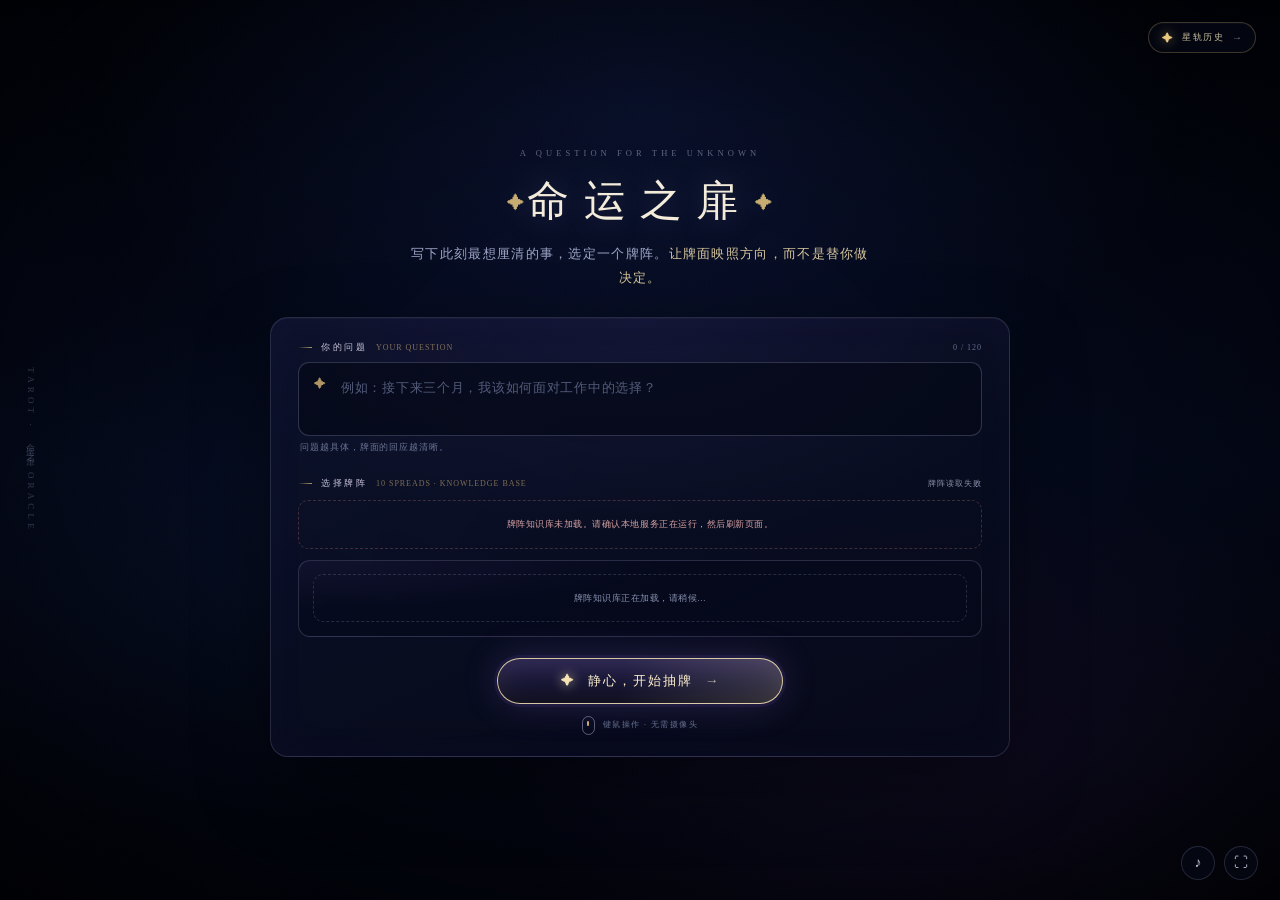
==== index.html @ 7ea75f60 "Deploy tarot reading site" ====
<!DOCTYPE html>
<html lang="zh-CN">
<head>
<meta charset="UTF-8">
<meta name="viewport" content="width=device-width, initial-scale=1.0, maximum-scale=1.0, user-scalable=no">
<meta name="theme-color" content="#03050f">
<title>命运之扉 · 塔罗抽牌</title>
<link rel="icon" href="data:image/svg+xml,%3Csvg xmlns='http://www.w3.org/2000/svg' viewBox='0 0 64 64'%3E%3Crect width='64' height='64' rx='14' fill='%23070b1b'/%3E%3Ctext x='32' y='44' text-anchor='middle' font-size='38' fill='%23e8c77e'%3E%E2%9C%A6%3C/text%3E%3C/svg%3E">
<style>
  :root{
    --bg:#03050f;
    --ink:#eee9dc;
    --muted:#969dbd;
    --muted-2:#6f7899;
    --gold:#e8c77e;
    --gold-2:#f6e3b3;
    --gold-dim:rgba(232,199,126,.48);
    --violet:#c79bff;
    --violet-soft:rgba(179,126,255,.55);
    --card-w:clamp(112px, min(13.5vw, 21vh), 190px);
    --card-h:calc(var(--card-w) * 1.7333);
    --ring-radius:calc(var(--card-w) * 1.90);
    --ease:cubic-bezier(.2,.8,.2,1);
  }
  *{margin:0;padding:0;box-sizing:border-box;-webkit-tap-highlight-color:transparent;}
  [hidden]{display:none!important;}
  html,body{height:100%;overflow:hidden;background:var(--bg);}
  body{
    font-family:"Noto Serif SC","Source Han Serif SC","Songti SC","STSong",Georgia,serif;
    color:var(--ink);
    user-select:none;
    -webkit-user-select:none;
    position:relative;
  }
  button{font-family:inherit;}
  img{pointer-events:none;}

  /* ---------- 背景 ---------- */
  #stars{position:fixed;inset:0;width:100%;height:100%;z-index:0;pointer-events:none;}
  .nebula{
    position:fixed;inset:0;z-index:1;pointer-events:none;
    background:
      radial-gradient(ellipse 62% 54% at 50% 12%, rgba(28,48,124,.26) 0%, rgba(9,15,42,0) 68%),
      radial-gradient(ellipse 52% 44% at 76% 84%, rgba(90,43,130,.15) 0%, rgba(9,15,42,0) 70%),
      radial-gradient(ellipse 50% 40% at 18% 64%, rgba(22,54,108,.12) 0%, rgba(9,15,42,0) 70%),
      linear-gradient(180deg,#02040c 0%,#050a1d 52%,#03050f 100%);
    transition:opacity 1.2s ease;
  }
  body[data-screen="draw"] .nebula{
    background:
      radial-gradient(ellipse 58% 50% at 50% 26%, rgba(35,49,122,.30) 0%, rgba(9,15,42,0) 68%),
      radial-gradient(ellipse 54% 46% at 54% 88%, rgba(100,44,144,.20) 0%, rgba(9,15,42,0) 72%),
      radial-gradient(ellipse 48% 42% at 12% 78%, rgba(27,45,100,.16) 0%, rgba(9,15,42,0) 70%),
      linear-gradient(180deg,#02040c 0%,#050917 55%,#02040c 100%);
  }
  body[data-screen="result"] .nebula{
    background:
      radial-gradient(ellipse 50% 40% at 50% 28%, rgba(27,42,104,.20) 0%, rgba(9,15,42,0) 70%),
      radial-gradient(ellipse 40% 40% at 50% 72%, rgba(75,48,112,.10) 0%, rgba(9,15,42,0) 72%),
      linear-gradient(180deg,#02040c 0%,#040816 52%,#02040a 100%);
  }
  .grain{
    position:fixed;inset:0;z-index:2;pointer-events:none;opacity:.20;mix-blend-mode:soft-light;
    background-image:url("data:image/svg+xml,%3Csvg xmlns='http://www.w3.org/2000/svg' width='140' height='140'%3E%3Cfilter id='n'%3E%3CfeTurbulence type='fractalNoise' baseFrequency='.86' numOctaves='2' stitchTiles='stitch'/%3E%3C/filter%3E%3Crect width='100%25' height='100%25' filter='url(%23n)' opacity='.6'/%3E%3C/svg%3E");
  }
  .vignette{
    position:fixed;inset:0;z-index:3;pointer-events:none;
    background:radial-gradient(ellipse at 50% 46%, transparent 30%, rgba(0,0,0,.34) 72%, rgba(0,0,0,.70) 100%);
  }

  /* ---------- 屏幕切换 ---------- */
  .screen{
    position:fixed;inset:0;z-index:10;
    opacity:0;visibility:hidden;pointer-events:none;
    transition:opacity 1s ease, visibility 1s;
  }
  .screen.active{opacity:1;visibility:visible;pointer-events:auto;}
  .screen.fade-quick{transition:opacity .45s ease, visibility .45s;}
  .screen:not(.active),.screen:not(.active) *{animation-play-state:paused!important;}

  /* ---------- 通用按钮 ---------- */
  .icon-btn{
    width:34px;height:34px;border-radius:50%;
    border:1px solid rgba(167,176,214,.20);
    background:rgba(8,12,29,.42);
    color:#c3c9e2;font-size:14px;line-height:1;
    display:grid;place-items:center;cursor:pointer;
    backdrop-filter:blur(8px);
    transition:.25s var(--ease);
  }
  .icon-btn:hover{color:#fff3d1;border-color:rgba(232,199,126,.55);box-shadow:0 0 18px rgba(232,199,126,.18);transform:translateY(-1px);}
  .icon-btn.off{opacity:.42;}
  .corner-actions{position:fixed;right:22px;bottom:20px;z-index:60;display:flex;gap:9px;}
  .history-entry{
    position:fixed;right:24px;top:22px;z-index:61;
    display:inline-flex;align-items:center;gap:8px;
    padding:8px 13px;border-radius:999px;
    border:1px solid rgba(232,199,126,.25);
    background:rgba(7,11,28,.48);
    color:#c9bfa0;text-decoration:none;
    font-size:9px;letter-spacing:.16em;
    backdrop-filter:blur(12px);-webkit-backdrop-filter:blur(12px);
    box-shadow:inset 0 1px 0 rgba(255,255,255,.025);
    transition:.28s var(--ease);
  }
  .history-entry .h-star{color:var(--gold);font-size:11px;text-shadow:0 0 12px rgba(232,199,126,.58);}
  .history-entry .h-arrow{color:#77718a;font-size:10px;letter-spacing:0;transition:.28s var(--ease);}
  .history-entry:hover{
    color:#fff0cc;border-color:rgba(232,199,126,.58);
    background:rgba(22,23,49,.72);
    box-shadow:0 0 24px rgba(232,199,126,.10),inset 0 1px 0 rgba(255,255,255,.045);
    transform:translateY(-1px);
  }
  .history-entry:hover .h-arrow{color:var(--gold-2);transform:translateX(2px);}

  /* ---------- 开场 ---------- */
  #intro{
    overflow-x:hidden;overflow-y:auto;
    scrollbar-width:none;
  }
  #intro::-webkit-scrollbar{display:none;}
  .intro-inner{
    position:relative;width:min(740px,90vw);min-height:100%;
    margin:0 auto;padding:clamp(24px,5.5vh,58px) 0 clamp(24px,5vh,46px);
    display:flex;flex-direction:column;align-items:center;justify-content:center;
    text-align:center;
  }
  .intro-kicker{
    font-family:Georgia,"Times New Roman",serif;
    font-size:8.5px;letter-spacing:.48em;color:rgba(197,203,230,.46);
    margin-bottom:15px;opacity:0;
    animation:riseIn 1s var(--ease) .15s forwards;
  }
  .intro-title{
    font-size:clamp(28px,4vw,42px);
    font-weight:500;letter-spacing:.34em;color:#f3ecdb;
    text-shadow:0 0 30px rgba(207,187,255,.20), 0 0 80px rgba(80,110,220,.16);
    opacity:0;animation:riseIn 1.1s var(--ease) .25s forwards;
  }
  .intro-title .dot{
    font-size:.42em;color:var(--gold);opacity:.86;
    vertical-align:.34em;letter-spacing:0;margin:0 .14em;
  }
  .intro-lead{
    width:min(510px,92%);margin:13px auto 0;
    font-size:clamp(11.5px,1.15vw,13px);line-height:1.85;
    letter-spacing:.10em;color:#9fa7c8;
    opacity:0;animation:riseIn 1.1s var(--ease) .42s forwards;
  }
  .intro-lead em{font-style:normal;color:#d8c79e;}
  .setup-form{
    width:100%;margin-top:clamp(17px,3.2vh,27px);
    padding:clamp(16px,2.6vh,23px) clamp(16px,3vw,27px) clamp(16px,2.4vh,21px);
    border:1px solid rgba(188,179,230,.18);border-radius:18px;
    background:
      radial-gradient(ellipse 82% 74% at 50% 0%,rgba(112,88,196,.09),transparent 68%),
      linear-gradient(155deg,rgba(14,19,45,.82),rgba(6,9,24,.88));
    box-shadow:
      0 28px 74px rgba(0,0,0,.36),
      inset 0 1px 0 rgba(255,255,255,.035),
      inset 0 0 46px rgba(107,86,197,.035);
    backdrop-filter:blur(12px);
    text-align:left;opacity:0;
    animation:riseIn 1s var(--ease) .52s forwards;
  }
  .field-head{
    display:flex;align-items:center;justify-content:space-between;gap:14px;
    margin-bottom:8px;
  }
  .field-label{
    display:flex;align-items:center;gap:9px;
    font-size:9px;letter-spacing:.28em;color:#c9c4db;
  }
  .field-label::before{
    content:"";width:14px;height:1px;
    background:linear-gradient(90deg,transparent,rgba(232,199,126,.74));
  }
  .field-index{
    color:rgba(232,199,126,.52);font-family:Georgia,serif;
    font-size:8px;letter-spacing:.12em;
  }
  .char-count{font-size:8px;letter-spacing:.12em;color:#66708f;}
  .question-shell{
    position:relative;border:1px solid rgba(172,181,222,.24);border-radius:11px;
    background:rgba(4,8,23,.64);
    transition:border-color .28s ease,box-shadow .28s ease,background .28s ease;
  }
  .question-shell:focus-within{
    border-color:rgba(232,199,126,.62);
    background:rgba(6,10,28,.84);
    box-shadow:0 0 0 3px rgba(232,199,126,.055),0 0 30px rgba(148,112,244,.12);
  }
  .question-shell.invalid{
    border-color:rgba(244,153,153,.72);
    box-shadow:0 0 0 3px rgba(244,153,153,.06),0 0 26px rgba(217,94,94,.10);
  }
  .question-sigil{
    position:absolute;left:15px;top:15px;
    color:rgba(232,199,126,.74);font-size:12px;line-height:1;
    pointer-events:none;
  }
  .question-input{
    display:block;width:100%;min-height:66px;max-height:118px;
    padding:14px 16px 13px 42px;border:0;outline:0;resize:none;
    background:transparent;color:#eee9dc;
    font-family:inherit;font-size:13px;line-height:1.75;letter-spacing:.055em;
    user-select:text;-webkit-user-select:text;
  }
  .question-input::placeholder{color:#5e6889;opacity:.86;}
  .question-hint{
    min-height:17px;margin-top:6px;padding-left:2px;
    font-size:8.5px;letter-spacing:.11em;color:#697391;
    transition:color .25s ease;
  }
  .question-hint.error{color:#e7a0a0;}
  .spread-section{margin-top:18px;}
  .spread-head{display:flex;align-items:center;justify-content:space-between;gap:14px;margin-bottom:10px;}
  .spread-summary{
    max-width:58%;overflow:hidden;text-overflow:ellipsis;white-space:nowrap;
    font-size:8px;letter-spacing:.12em;color:#8c93ae;
  }
  .spread-summary b{color:#e9d3a0;font-weight:500;}
  .spread-groups{display:flex;flex-direction:column;gap:13px;}
  .spread-group-head{
    display:flex;align-items:center;gap:9px;margin-bottom:6px;
    font-size:7.5px;letter-spacing:.24em;color:#747d9c;
  }
  .spread-group-head::after{
    content:"";flex:1;height:1px;
    background:linear-gradient(90deg,rgba(155,165,204,.18),transparent);
  }
  .spread-grid{display:grid;grid-template-columns:repeat(2,minmax(0,1fr));gap:7px;}
  .spread-opt{
    position:relative;display:flex;align-items:flex-start;gap:10px;
    min-width:0;min-height:72px;padding:10px 11px;
    border:1px solid rgba(157,167,211,.18);border-radius:10px;
    background:linear-gradient(150deg,rgba(23,30,63,.45),rgba(8,11,29,.58));
    color:#aeb4cf;text-align:left;cursor:pointer;overflow:hidden;
    transition:border-color .24s var(--ease),background .24s var(--ease),
      box-shadow .24s var(--ease),transform .24s var(--ease);
  }
  .spread-opt::after{
    content:"";position:absolute;inset:0;pointer-events:none;opacity:0;
    background:linear-gradient(112deg,rgba(255,241,201,.075),transparent 42%,transparent 70%,rgba(194,157,255,.05));
    transition:opacity .26s ease;
  }
  .spread-opt:hover{
    transform:translateY(-1px);
    border-color:rgba(209,193,243,.42);
    background:linear-gradient(150deg,rgba(32,39,78,.64),rgba(10,13,32,.74));
    box-shadow:0 10px 26px rgba(0,0,0,.22),0 0 18px rgba(150,116,240,.07);
  }
  .spread-opt:hover::after{opacity:1;}
  .spread-opt.is-selected{
    border-color:rgba(232,199,126,.76);
    background:
      radial-gradient(circle at 90% 8%,rgba(189,147,255,.15),transparent 38%),
      linear-gradient(150deg,rgba(54,47,96,.73),rgba(13,15,37,.84));
    box-shadow:0 0 0 1px rgba(232,199,126,.10) inset,0 0 22px rgba(171,132,255,.12);
  }
  .spread-index{
    flex:none;width:25px;height:25px;border-radius:50%;
    display:grid;place-items:center;
    border:1px solid rgba(182,178,218,.22);
    background:rgba(4,8,22,.32);
    color:#9da6c7;font-family:Georgia,serif;font-size:8px;
    transition:.24s ease;
  }
  .spread-opt.is-selected .spread-index{
    border-color:rgba(232,199,126,.58);color:#f2dca8;
    background:rgba(232,199,126,.075);box-shadow:0 0 14px rgba(232,199,126,.10);
  }
  .spread-meta{display:flex;flex-direction:column;gap:4px;min-width:0;flex:1;}
  .spread-title-row{display:flex;align-items:center;justify-content:space-between;gap:8px;min-width:0;}
  .spread-title-row b{
    min-width:0;overflow:hidden;text-overflow:ellipsis;white-space:nowrap;
    color:#ddd8e8;font-size:12px;font-weight:500;letter-spacing:.07em;
  }
  .spread-count{
    flex:none;padding:2px 6px;border-radius:999px;
    border:1px solid rgba(173,183,219,.20);color:#9099b6;
    font-size:7px;letter-spacing:.08em;
  }
  .spread-opt.is-selected .spread-title-row b{color:#fff0ce;}
  .spread-opt.is-selected .spread-count{
    border-color:rgba(232,199,126,.35);color:#d9c493;
  }
  .spread-fit{
    color:#6f7898;font-size:8px;line-height:1.55;letter-spacing:.02em;
    display:-webkit-box;-webkit-line-clamp:2;-webkit-box-orient:vertical;overflow:hidden;
  }
  .spread-opt.is-selected .spread-fit{color:#a99cb9;}
  .spread-check{
    position:absolute;right:7px;bottom:5px;color:#f2dca8;
    font-size:7px;opacity:0;transform:scale(.65);transition:.2s var(--ease);
  }
  .spread-opt.is-selected .spread-check{opacity:.9;transform:none;}
  .spread-detail{
    position:relative;margin-top:11px;padding:13px 14px 14px;
    border:1px solid rgba(190,179,231,.20);border-radius:12px;
    background:
      radial-gradient(ellipse 76% 90% at 0% 0%,rgba(117,91,197,.09),transparent 70%),
      rgba(6,10,27,.48);
    text-align:left;
  }
  .spread-detail-head{display:flex;align-items:flex-start;justify-content:space-between;gap:14px;margin-bottom:7px;}
  .spread-detail-title{font-size:12px;letter-spacing:.10em;color:#f0dfba;}
  .spread-detail-title small{display:block;margin-top:4px;color:#727c9c;font-size:7px;letter-spacing:.18em;}
  .spread-detail-badge{
    flex:none;padding:3px 8px;border-radius:999px;
    border:1px solid rgba(232,199,126,.28);color:#bca986;
    font-size:7px;letter-spacing:.10em;
  }
  .spread-detail-summary{margin:0;color:#a8abc0;font-size:9px;line-height:1.72;letter-spacing:.035em;}
  .spread-use{margin-top:9px;display:flex;flex-wrap:wrap;gap:5px;align-items:center;}
  .spread-use-label{color:#7e87a5;font-size:7px;letter-spacing:.14em;margin-right:2px;}
  .spread-use-tag{
    padding:3px 7px;border-radius:999px;border:1px solid rgba(169,178,218,.17);
    color:#949db8;background:rgba(13,18,40,.45);font-size:7px;letter-spacing:.03em;
  }
  .spread-positions{
    display:grid;grid-template-columns:repeat(2,minmax(0,1fr));gap:5px 12px;
    margin-top:10px;padding-top:9px;border-top:1px solid rgba(174,182,217,.10);
  }
  .spread-position{display:grid;grid-template-columns:18px minmax(0,1fr);gap:5px;align-items:start;}
  .spread-position i{color:rgba(232,199,126,.65);font-family:Georgia,serif;font-size:7px;font-style:normal;line-height:1.6;}
  .spread-position b{display:block;color:#c7c6d8;font-size:8.5px;font-weight:500;letter-spacing:.04em;}
  .spread-position span{display:block;margin-top:1px;color:#747e9b;font-size:7.5px;line-height:1.5;}
  .spread-tip{
    display:flex;gap:7px;margin-top:9px;padding-top:8px;
    border-top:1px solid rgba(174,182,217,.10);
    color:#858da7;font-size:7.5px;line-height:1.6;
  }
  .spread-tip::before{content:"✦";flex:none;color:rgba(232,199,126,.62);}
  .spread-loading,.spread-error{
    padding:16px 14px;border:1px dashed rgba(172,181,219,.20);border-radius:10px;
    color:#8590ae;font-size:8.5px;line-height:1.7;letter-spacing:.06em;text-align:center;
  }
  .spread-error{color:#d5a1a1;border-color:rgba(219,137,137,.26);}
  .intro-actions{
    display:flex;flex-direction:column;align-items:center;gap:0;
    margin-top:clamp(15px,2.5vh,21px);
  }
  .enter-btn{
    position:relative;margin-top:0;
    display:inline-flex;align-items:center;justify-content:center;gap:12px;
    min-width:286px;padding:13px 30px;
    border:1px solid rgba(246,227,179,.86);border-radius:999px;
    background:linear-gradient(180deg,rgba(49,43,94,.82),rgba(12,12,31,.94));
    color:#fff1cf;font-size:13px;letter-spacing:.15em;cursor:pointer;
    box-shadow:0 0 0 3px rgba(143,102,230,.09), 0 0 38px rgba(165,122,255,.20), inset 0 0 24px rgba(232,199,126,.075);
    transition:.35s var(--ease);opacity:0;
    animation:riseIn .9s var(--ease) .92s forwards;
  }
  .enter-btn::after{
    content:"";position:absolute;inset:-1px;border-radius:inherit;pointer-events:none;
    background:linear-gradient(100deg,transparent 20%,rgba(255,238,196,.16) 48%,transparent 74%);
    background-size:220% 100%;animation:sheen 5s linear infinite;
  }
  .enter-btn:hover{
    transform:translateY(-2px);
    border-color:#fff0c8;
    box-shadow:0 0 0 3px rgba(143,102,230,.16), 0 0 56px rgba(185,145,255,.34), inset 0 0 28px rgba(232,199,126,.11);
  }
  .enter-btn:active{transform:translateY(0);}
  .enter-btn .b-star{color:var(--gold-2);font-size:13px;text-shadow:0 0 12px rgba(246,227,179,.8);}
  .enter-btn .b-arrow{color:rgba(230,217,193,.72);font-size:14px;letter-spacing:0;}
  .mouse-hint{
    margin-top:12px;display:flex;flex-direction:row;align-items:center;gap:8px;
    color:#66708f;font-size:7.5px;letter-spacing:.20em;opacity:0;
    animation:riseIn 1.1s var(--ease) 1.1s forwards;
  }
  .mouse-icon{
    width:13px;height:19px;border:1px solid rgba(174,184,222,.48);
    border-radius:7px;position:relative;
  }
  .mouse-icon::after{
    content:"";position:absolute;left:50%;top:4px;width:1.5px;height:5px;margin-left:-.75px;
    border-radius:2px;background:rgba(232,199,126,.85);
    animation:wheel 1.9s ease-in-out infinite;
  }
  .side-mark{
    position:fixed;left:24px;top:50%;transform:translateY(-50%);
    writing-mode:vertical-rl;text-orientation:mixed;
    font-size:9px;letter-spacing:.46em;color:rgba(170,180,214,.28);
    z-index:60;pointer-events:none;
  }
  @keyframes riseIn{from{opacity:0;transform:translateY(14px);}to{opacity:1;transform:translateY(0);}}
  @keyframes wheel{0%,100%{opacity:.25;transform:translateY(0);}45%{opacity:1;transform:translateY(5px);}70%{opacity:.6;transform:translateY(2px);}}
  @keyframes sheen{0%{background-position:180% 0;}65%,100%{background-position:-80% 0;}}

  /* ---------- 抽牌页 ---------- */
  .draw-top{
    position:fixed;left:50%;top:4.6vh;transform:translateX(-50%);
    z-index:25;display:flex;flex-direction:column;align-items:center;
    pointer-events:none;
  }
  .draw-question{
    display:none;align-items:center;gap:8px;
    max-width:min(560px,76vw);margin-bottom:9px;padding:5px 12px;
    border:1px solid rgba(180,184,222,.14);border-radius:999px;
    background:rgba(7,11,29,.50);backdrop-filter:blur(7px);
    color:#8e97b8;font-size:8.5px;letter-spacing:.08em;
  }
  .draw-question.show{display:flex;}
  .draw-question .q-mark{
    flex:none;width:17px;height:17px;border-radius:50%;
    display:grid;place-items:center;
    border:1px solid rgba(232,199,126,.36);color:rgba(232,199,126,.88);
    font-size:8px;letter-spacing:0;
  }
  #drawQuestion{
    min-width:0;overflow:hidden;text-overflow:ellipsis;white-space:nowrap;
  }
  .progress-label{
    font-size:8.5px;letter-spacing:.42em;color:#737c9e;
    margin-bottom:10px;opacity:.70;transition:.4s;
  }
  .progress{display:flex;align-items:center;justify-content:center;gap:12px;min-height:70px;}
  .thumb{
    position:relative;width:38px;flex:none;
    opacity:0;transform:translateY(-12px) scale(.62);
    transition:.55s var(--ease);
  }
  .thumb.in{opacity:1;transform:none;}
  .thumb img{
    width:100%;display:block;border-radius:5px;
    border:1px solid rgba(232,199,126,.48);
    box-shadow:0 8px 20px rgba(0,0,0,.55), 0 0 16px rgba(232,199,126,.12);
  }
  .thumb span{
    position:absolute;left:50%;top:calc(100% + 5px);transform:translateX(-50%);
    width:86px;text-align:center;white-space:nowrap;
    font-size:8px;letter-spacing:.12em;color:#a8a4c1;
  }

  #stage{
    position:absolute;left:50%;top:47%;transform:translate(-50%,-50%);
    width:min(900px,92vw);height:calc(var(--card-h) + 120px);
    perspective:1700px;perspective-origin:50% 46%;
    z-index:15;touch-action:none;
  }
  #rays{
    position:absolute;left:50%;top:50%;width:min(820px,84vw);height:min(820px,84vw);
    transform:translate(-50%,-50%);
    background:repeating-conic-gradient(from 0deg, rgba(214,196,255,.10) 0deg .32deg, transparent .32deg 6.6deg);
    -webkit-mask-image:radial-gradient(circle, rgba(0,0,0,.95) 0%, rgba(0,0,0,.45) 32%, transparent 67%);
    mask-image:radial-gradient(circle, rgba(0,0,0,.95) 0%, rgba(0,0,0,.45) 32%, transparent 67%);
    opacity:.34;pointer-events:none;
    animation:spin 150s linear infinite;
  }
  #floorGlow{
    position:absolute;left:50%;top:72%;width:calc(var(--card-w)*5.2);height:calc(var(--card-w)*.70);
    transform:translate(-50%,-50%);
    background:radial-gradient(ellipse,rgba(138,92,228,.30) 0%,rgba(84,72,180,.12) 45%,transparent 72%);
    filter:blur(14px);pointer-events:none;
  }
  #fan{
    position:absolute;left:50%;top:50%;width:0;height:0;
    transform-style:preserve-3d;
    transform:rotateX(-2.2deg) rotateY(var(--ring-angle,0deg));
    opacity:0;
    transition:opacity .42s ease;
    will-change:transform;
  }
  #fan.open{opacity:1;}
  .card{
    position:absolute;left:0;top:0;
    width:var(--card-w);height:var(--card-h);
    margin-left:calc(var(--card-w) / -2);margin-top:calc(var(--card-h) / -2);
    transform-style:preserve-3d;
    transform:
      rotateY(var(--slot-angle,0deg))
      translate3d(0,var(--rear-lift,0px),var(--ring-radius));
    transition:none;
    cursor:pointer;opacity:0;
  }
  .card-float{
    position:absolute;inset:0;
    --sway-l:-3.2deg;
    --sway-r:3.2deg;
    transform-style:preserve-3d;
    animation:levitate 8s ease-in-out infinite;
    will-change:transform;
  }
  /* 六张牌错开节奏，让悬浮与转动不同步 */
  #fan .card:nth-child(1) .card-float{--sway-l:-3.4deg;--sway-r:3.8deg;animation-duration:8.4s;animation-delay:-1.1s;}
  #fan .card:nth-child(2) .card-float{--sway-l:-4.6deg;--sway-r:4.9deg;animation-duration:7.7s;animation-delay:-3.8s;}
  #fan .card:nth-child(3) .card-float{--sway-l:-2.8deg;--sway-r:3.2deg;animation-duration:9.1s;animation-delay:-5.6s;}
  #fan .card:nth-child(4) .card-float{--sway-l:-4.2deg;--sway-r:4.4deg;animation-duration:8.8s;animation-delay:-2.3s;}
  #fan .card:nth-child(5) .card-float{--sway-l:-3.1deg;--sway-r:3.6deg;animation-duration:7.3s;animation-delay:-6.4s;}
  #fan .card:nth-child(6) .card-float{--sway-l:-4.8deg;--sway-r:4.6deg;animation-duration:9.5s;animation-delay:-4.5s;}
  @keyframes levitate{
    0%,100%{transform:translate3d(0,0,0) rotateX(-.9deg) rotateY(var(--sway-l)) rotateZ(-.55deg);}
    34%{transform:translate3d(-2px,-10px,15px) rotateX(.45deg) rotateY(0deg) rotateZ(.2deg);}
    68%{transform:translate3d(2px,-17px,24px) rotateX(1.1deg) rotateY(var(--sway-r)) rotateZ(.7deg);}
  }
  .card-inner{
    position:absolute;inset:0;transform-style:preserve-3d;
    transition:transform .5s cubic-bezier(.22,.75,.2,1), opacity .32s ease;
  }
  .face{
    position:absolute;inset:0;border-radius:9px;overflow:hidden;
    backface-visibility:hidden;-webkit-backface-visibility:hidden;
    background:#071023;
  }
  .face img{
    width:100%;height:100%;object-fit:cover;display:block;
  }
  .face.back{
    border:1px solid rgba(214,210,240,.50);
    box-shadow:0 28px 55px rgba(0,0,0,.66), 0 0 34px rgba(114,144,255,.16);
    background:#071023 url("back.jpg") center/cover no-repeat;
  }
  .face.back::after{
    content:"";position:absolute;inset:0;border-radius:inherit;pointer-events:none;
    background:linear-gradient(112deg,rgba(255,255,255,.08) 0%,transparent 34%,transparent 66%,rgba(173,150,255,.08) 100%);
  }
  .face.front{
    transform:rotateY(180deg);
    border:1px solid rgba(232,199,126,.82);
    box-shadow:0 0 34px rgba(232,199,126,.22);
  }
  .card.flipped .card-inner{transform:rotateY(180deg);}
  .card.flipped .face.back{opacity:0;visibility:hidden;}
  .card.focused .face.back{
    border-color:rgba(232,199,126,.95);
    box-shadow:0 0 0 1px rgba(232,199,126,.68), 0 0 36px rgba(203,146,255,.46), 0 0 92px rgba(164,104,255,.28), 0 28px 60px rgba(0,0,0,.68);
  }
  .card.focused:not(.chosen) .card-inner{transform:translateY(-8px) scale(1.055);}
  .card.hot:not(.focused) .card-inner{transform:translateY(-5px) scale(1.025);}
  .card.hot:not(.focused) .face.back{
    border-color:rgba(214,188,255,.82);
    box-shadow:0 0 28px rgba(183,146,255,.25),0 24px 46px rgba(0,0,0,.65);
  }
  .card.chosen .card-inner{transform:translateY(-16px) scale(1.12);}
  .card.chosen.flipped .card-inner{transform:rotateY(180deg) translateY(-16px) scale(1.12);}
  .card.chosen .card-float{animation-play-state:paused;}
  .card.dim .card-inner{opacity:.10;}
  .card.dim{visibility:hidden;}
  .card.vanish .card-inner,.card.chosen.vanish .card-inner{
    opacity:0;transform:rotateY(180deg) translateY(-38vh) scale(.28);
    transition:transform .85s cubic-bezier(.35,.9,.3,1), opacity .8s ease;
  }
  #singleCard{
    position:absolute;left:50%;top:50%;
    width:var(--card-w);height:var(--card-h);
    margin-left:calc(var(--card-w) / -2);margin-top:calc(var(--card-h) / -2);
    border-radius:9px;overflow:hidden;
    border:1px solid rgba(214,210,240,.58);
    box-shadow:0 30px 60px rgba(0,0,0,.72), 0 0 44px rgba(135,125,255,.24);
    opacity:0;transform:translateY(18px) scale(.92);
    transition:opacity .8s ease, transform .8s var(--ease);
    z-index:4;cursor:pointer;
  }
  #singleCard.show{opacity:1;transform:translateY(0) scale(1);animation:cardFloat 6.5s ease-in-out infinite;}
  #singleCard.hide{opacity:0;transform:translateY(-12px) scale(.78);pointer-events:none;}
  #singleCard img{width:100%;height:100%;object-fit:cover;display:block;}
  #singleCard::after{
    content:"";position:absolute;inset:0;
    background:linear-gradient(112deg,rgba(255,255,255,.07),transparent 34%,transparent 66%,rgba(189,160,255,.10));
  }
  @keyframes cardFloat{0%,100%{transform:translateY(0) scale(1);}50%{transform:translateY(-9px) scale(1);}}
  @keyframes spin{to{transform:rotate(360deg);}}

  /* 魔法阵 */
  #astral{
    position:absolute;left:50%;top:80%;transform:translate(-50%,-50%);
    width:min(880px,92vw);height:380px;z-index:6;pointer-events:none;
    opacity:.95;
  }
  .astral-tilt{
    position:absolute;left:50%;top:50%;width:100%;
    transform:translate(-50%,-50%) perspective(920px) rotateX(63deg);
    transform-style:preserve-3d;
  }
  .astral-svg{display:block;width:100%;height:auto;overflow:visible;
  }
  .astral-svg .rot-a{animation:spin 90s linear infinite;transform-origin:400px 400px;}
  .astral-svg .rot-b{animation:spin 150s linear infinite reverse;transform-origin:400px 400px;}
  .astral-svg .rot-c{animation:spin 230s linear infinite;transform-origin:400px 400px;}
  .astral-core{
    position:absolute;left:50%;top:50%;width:220px;height:220px;
    transform:translate(-50%,-50%);border-radius:50%;
    background:radial-gradient(circle, rgba(205,166,255,.22) 0%, rgba(108,74,190,.15) 34%, rgba(47,37,98,.06) 60%, transparent 72%);
    filter:blur(8px);
  }
  .astral-core::after{
    content:"";position:absolute;left:50%;top:50%;width:7px;height:7px;
    transform:translate(-50%,-50%);border-radius:50%;
    background:#f4e8c5;box-shadow:0 0 12px #f4e8c5,0 0 40px rgba(225,180,255,.8);
    animation:pulse 3.2s ease-in-out infinite;
  }
  @keyframes pulse{0%,100%{opacity:.55;transform:translate(-50%,-50%) scale(.75);}50%{opacity:1;transform:translate(-50%,-50%) scale(1.25);}}
  .control-bar{
    position:fixed;left:50%;bottom:3.2vh;transform:translateX(-50%);
    width:min(460px,86vw);display:flex;align-items:center;gap:10px;
    z-index:62;pointer-events:none;
  }
  .bar-line{position:relative;flex:1;height:1px;background:linear-gradient(90deg,rgba(170,180,235,.06),rgba(194,202,244,.44),rgba(170,180,235,.06));}
  .bar-line::before,.bar-line::after{content:"";position:absolute;top:-2px;width:5px;height:5px;border-radius:50%;background:rgba(255,240,190,.9);box-shadow:0 0 10px rgba(255,230,160,.8);}
  .bar-line::before{left:0;}.bar-line::after{right:0;opacity:.55;}
  .bar-dot{
    position:absolute;left:50%;top:50%;width:7px;height:7px;border-radius:50%;
    background:#ffe6a5;box-shadow:0 0 12px #ffe6a5,0 0 28px rgba(255,220,140,.7);
    transform:translate(-50%,-50%);transition:none;
  }
  .control-pill{
    display:flex;align-items:center;gap:7px;
    padding:5px 12px;border-radius:999px;
    border:1px solid rgba(172,182,225,.18);
    background:rgba(8,12,32,.66);backdrop-filter:blur(8px);
    color:#aaafce;font-size:8.5px;letter-spacing:.18em;white-space:nowrap;
  }
  .mini-dot{width:4px;height:4px;border-radius:50%;background:var(--gold);box-shadow:0 0 7px rgba(232,199,126,.9);}

  /* 状态与操作 */
  #status{
    position:fixed;left:24px;top:22px;z-index:60;
    display:flex;align-items:center;gap:8px;
    font-size:9px;letter-spacing:.20em;color:#7c86a9;
    transition:.3s;
  }
  #status .s-dot{width:6px;height:6px;border-radius:50%;background:#6e7594;box-shadow:none;transition:.3s;}
  #status.live .s-dot{background:#82ffb8;box-shadow:0 0 10px rgba(130,255,184,.9);}
  #status.loading .s-dot{background:#e8c77e;box-shadow:0 0 10px rgba(232,199,126,.9);animation:pulse 1.2s infinite;}
  .draw-actions{position:fixed;right:22px;bottom:20px;z-index:60;display:flex;gap:9px;}

  /* 轻提示 */
  #toast{
    position:fixed;left:50%;bottom:24px;z-index:90;transform:translate(-50%,10px);
    padding:8px 17px;border-radius:999px;
    border:1px solid rgba(174,184,225,.22);background:rgba(7,10,28,.78);
    backdrop-filter:blur(10px);color:#bcc1db;font-size:10px;letter-spacing:.16em;
    opacity:0;pointer-events:none;transition:.4s var(--ease);white-space:nowrap;
  }
  #toast.show{opacity:1;transform:translate(-50%,0);}

  /* ---------- 结果页 ---------- */
  #result{
    overflow-x:hidden;overflow-y:auto;
    scrollbar-width:thin;
    scrollbar-color:rgba(232,199,126,.26) transparent;
  }
  #result::-webkit-scrollbar{width:6px;}
  #result::-webkit-scrollbar-track{background:transparent;}
  #result::-webkit-scrollbar-thumb{
    border-radius:999px;background:rgba(232,199,126,.22);
  }
  .result-inner{
    position:relative;min-height:100%;display:flex;flex-direction:column;
    align-items:center;justify-content:flex-start;
    padding:clamp(34px,6vh,58px) 4vw 64px;
  }
  .result-halo{
    position:absolute;left:50%;top:57%;width:min(1120px,96vw);height:min(460px,48vh);
    transform:translate(-50%,-50%);border-radius:50%;
    background:radial-gradient(ellipse,rgba(95,104,170,.13) 0%,rgba(46,54,110,.06) 46%,transparent 72%);
    filter:blur(24px);pointer-events:none;
  }
  .result-title{
    position:relative;z-index:2;
    font-size:clamp(19px,2.5vw,29px);font-weight:500;
    letter-spacing:.36em;color:#f1ebdc;
    text-shadow:0 0 28px rgba(210,190,255,.18);
    opacity:0;transform:translateY(12px);transition:1s var(--ease) .1s;
  }
  .result-sub{
    position:relative;z-index:2;margin-top:14px;
    font-size:9px;letter-spacing:.42em;color:#818bad;
    opacity:0;transform:translateY(10px);transition:1s var(--ease) .3s;
  }
  .result-context{
    position:relative;z-index:2;width:min(680px,82vw);margin-top:15px;
    display:flex;flex-direction:column;align-items:center;gap:8px;
    opacity:0;transform:translateY(10px);
    transition:1s var(--ease) .42s;
  }
  .result-deck{
    display:inline-flex;align-items:center;gap:7px;padding:4px 11px;
    border:1px solid rgba(232,199,126,.28);border-radius:999px;
    color:#bfb09c;font-size:7.5px;letter-spacing:.20em;
    background:rgba(10,13,31,.46);
  }
  .result-deck::before{
    content:"✦";color:rgba(232,199,126,.88);font-size:7px;letter-spacing:0;
  }
  .result-question{
    max-width:100%;color:#b5b4c8;font-size:11.5px;line-height:1.75;
    letter-spacing:.075em;text-align:center;
  }
  #result.ready .result-title,#result.ready .result-sub,
  #result.ready .result-context{opacity:1;transform:none;}
  .result-cards{
    position:relative;z-index:2;
    --cols:3;--rw:clamp(112px,15.5vw,218px);
    display:grid;
    grid-template-columns:repeat(var(--cols),minmax(0,var(--rw)));
    align-items:flex-start;justify-content:center;
    gap:clamp(13px,2.3vw,32px);
    width:min(1040px,92vw);
    margin-top:clamp(23px,3.8vh,40px);
    perspective:1500px;
  }
  .result-cards.medium{--cols:4;--rw:clamp(96px,11.5vw,166px);gap:clamp(11px,1.8vw,25px);}
  .result-cards.dense{--cols:5;--rw:clamp(84px,9.6vw,146px);gap:clamp(9px,1.5vw,22px);}
  .rcard{
    width:100%;min-width:0;display:flex;flex-direction:column;align-items:center;
    opacity:0;transform:translateY(34px) rotateY(26deg) scale(.94);
    transition:opacity .9s var(--ease), transform .9s var(--ease);
    transition-delay:calc(var(--i) * .17s + .35s);
  }
  #result.ready .rcard{opacity:1;transform:none;}
  .rcard .pos{
    min-height:2.6em;margin-bottom:9px;font-size:8px;line-height:1.45;
    letter-spacing:.16em;text-align:center;color:var(--gold);opacity:.88;
  }
  .rcard .frame{
    position:relative;width:100%;border-radius:8px;overflow:hidden;
    border:1px solid rgba(232,199,126,.48);
    background:#071023;
    box-shadow:0 28px 55px rgba(0,0,0,.68),0 0 34px rgba(155,132,255,.14);
    transition:.45s var(--ease);cursor:pointer;
  }
  .rcard .frame img{width:100%;display:block;}
  .rcard .frame::after{
    content:"";position:absolute;inset:0;pointer-events:none;
    background:linear-gradient(118deg,rgba(255,255,255,.075),transparent 30%,transparent 70%,rgba(203,170,255,.055));
  }
  .rcard .frame:hover{
    transform:translateY(-8px) scale(1.02);
    border-color:rgba(246,227,179,.85);
    box-shadow:0 34px 64px rgba(0,0,0,.72),0 0 52px rgba(183,148,255,.30);
  }
  .rcard .name{
    margin-top:12px;font-size:12px;letter-spacing:.10em;color:#ece5d1;
    text-align:center;
  }
  .rcard .orien{
    margin-top:5px;font-size:8px;letter-spacing:.20em;color:#7c86a8;
    white-space:nowrap;max-width:100%;overflow:hidden;text-overflow:ellipsis;
  }
  .reading-panel{
    position:relative;z-index:2;width:min(1040px,92vw);
    margin:clamp(28px,4.5vh,46px) auto 0;padding:clamp(21px,3vw,36px);
    border:1px solid rgba(192,183,231,.20);border-radius:20px;
    background:
      radial-gradient(ellipse 68% 44% at 28% 0%,rgba(126,100,210,.12),transparent 72%),
      radial-gradient(ellipse 48% 54% at 100% 70%,rgba(50,93,161,.08),transparent 74%),
      linear-gradient(155deg,rgba(17,22,51,.90),rgba(5,8,23,.95));
    box-shadow:
      0 34px 84px rgba(0,0,0,.46),
      inset 0 1px 0 rgba(255,255,255,.045),
      inset 0 0 60px rgba(123,97,211,.035);
    backdrop-filter:blur(14px);
    text-align:left;opacity:0;transform:translateY(30px);
    transition:opacity 1s var(--ease) .92s,transform 1s var(--ease) .92s;
  }
  #result.ready .reading-panel{opacity:1;transform:none;}
  .reading-head{
    display:flex;align-items:flex-start;justify-content:space-between;
    gap:22px;
  }
  .reading-kicker{
    margin-bottom:9px;color:#8c92b0;
    font-size:8px;letter-spacing:.38em;font-family:Georgia,serif;
  }
  .reading-title{
    color:#f2ead8;font-size:clamp(19px,2.2vw,27px);font-weight:500;
    line-height:1.5;letter-spacing:.10em;
    text-shadow:0 0 28px rgba(206,185,255,.12);
  }
  .reading-badges{
    flex:none;display:flex;flex-wrap:wrap;justify-content:flex-end;gap:7px;
    max-width:42%;
  }
  .reading-domain,.reading-kb{
    display:inline-flex;align-items:center;min-height:27px;padding:5px 11px;
    border-radius:999px;font-size:8px;letter-spacing:.14em;white-space:nowrap;
  }
  .reading-domain{
    border:1px solid rgba(232,199,126,.38);color:#e8c77e;
    background:rgba(232,199,126,.055);
  }
  .reading-kb{
    border:1px solid rgba(169,177,216,.18);color:#9099b9;
    background:rgba(8,12,30,.42);
  }
  .reading-summary{
    margin-top:19px;color:#c6c3d4;
    font-size:13px;line-height:2.02;letter-spacing:.055em;
  }
  .reading-answer{
    position:relative;margin-top:19px;padding:22px 24px 20px;
    border:1px solid rgba(128,186,255,.18);border-left:2px solid rgba(137,204,255,.72);
    border-radius:14px;
    background:
      radial-gradient(ellipse 75% 120% at 0% 0%,rgba(86,155,224,.15),transparent 68%),
      linear-gradient(145deg,rgba(22,42,75,.64),rgba(9,17,40,.70));
    box-shadow:inset 0 1px 0 rgba(188,224,255,.035),0 16px 38px rgba(0,0,0,.16);
  }
  .reading-verdict-label{
    color:#8dcdff;font-size:8px;letter-spacing:.28em;
  }
  .reading-verdict{
    margin-top:12px;color:#edf4ff;
    font-size:14px;font-weight:400;line-height:2.02;letter-spacing:.045em;
    text-shadow:0 0 26px rgba(128,186,255,.08);
  }
  .reading-reason{
    margin-top:15px;padding-top:14px;
    border-top:1px solid rgba(139,196,248,.13);
    color:#b9c4d8;font-size:11.5px;line-height:1.95;letter-spacing:.04em;
  }
  .reading-keyline{
    display:flex;align-items:flex-start;gap:13px;flex-wrap:wrap;
    margin-top:17px;padding-top:14px;border-top:1px solid rgba(139,196,248,.13);
  }
  .reading-keyline-label{
    flex:none;padding-top:1px;color:#8dcdff;
    font-size:8px;letter-spacing:.22em;
  }
  .reading-keypoints{
    display:flex;align-items:center;flex-wrap:wrap;gap:7px 0;min-width:0;
  }
  .reading-keypoint{
    color:#dce9f7;font-size:10px;line-height:1.6;letter-spacing:.04em;
    white-space:nowrap;
  }
  .reading-keypoint + .reading-keypoint::before{
    content:"｜";margin:0 8px;color:rgba(141,205,255,.38);
  }
  .reading-brief{
    margin-top:11px;border:1px solid rgba(169,178,218,.13);border-radius:12px;
    overflow:hidden;background:rgba(7,11,28,.34);
  }
  .reading-brief-row{
    display:grid;grid-template-columns:58px 116px minmax(0,1fr);
    gap:13px;align-items:start;padding:13px 16px;
    border-bottom:1px solid rgba(169,178,218,.09);
  }
  .reading-brief-row:last-child{border-bottom:none;}
  .reading-brief-pos{
    color:#8dcdff;font-size:8px;letter-spacing:.18em;line-height:1.8;
  }
  .reading-brief-name{
    color:#e6deca;font-size:10.5px;font-weight:500;line-height:1.65;letter-spacing:.06em;
  }
  .reading-brief-name small{
    margin-left:6px;color:#7f89a7;font-size:7.5px;font-weight:400;letter-spacing:.08em;
  }
  .reading-brief-note{
    color:#969db4;font-size:9.5px;line-height:1.75;letter-spacing:.025em;
  }
  .reading-detail-toggle{
    width:100%;display:flex;align-items:center;gap:12px;margin-top:13px;
    padding:13px 16px;border:1px solid rgba(169,178,218,.15);border-radius:10px;
    background:linear-gradient(135deg,rgba(28,37,77,.62),rgba(8,12,29,.48));
    color:#d9d6e5;font:inherit;font-size:10px;letter-spacing:.12em;
    cursor:pointer;text-align:left;transition:.3s var(--ease);
  }
  .reading-detail-toggle:hover{
    border-color:rgba(141,205,255,.33);background:rgba(27,44,82,.62);
  }
  .reading-detail-toggle span{flex:none;color:#e5e9f3;font-size:10px;}
  .reading-detail-toggle small{
    flex:1;color:#6f7a99;font-size:8px;letter-spacing:.05em;
  }
  .reading-detail-toggle i{
    flex:none;color:#8dcdff;font-style:normal;font-size:12px;transition:transform .3s;
  }
  .reading-detail-toggle[aria-expanded="true"] i{transform:rotate(180deg);}
  .reading-details{padding-top:2px;}
  .reading-stats{
    display:flex;flex-wrap:wrap;gap:8px;margin-top:17px;
  }
  .reading-stat{
    display:inline-flex;align-items:baseline;gap:7px;padding:7px 11px;
    border:1px solid rgba(170,178,218,.14);border-radius:8px;
    background:rgba(5,9,24,.42);color:#858eae;
    font-size:8px;letter-spacing:.13em;
  }
  .reading-stat b{color:#d7d3e7;font-size:10px;font-weight:500;letter-spacing:.08em;}
  .reading-signals{
    display:grid;grid-template-columns:repeat(3,minmax(0,1fr));
    gap:10px;margin-top:18px;
  }
  .reading-signal{
    min-width:0;padding:14px 15px;border-radius:10px;
    border:1px solid rgba(169,178,218,.13);
    background:linear-gradient(155deg,rgba(23,29,64,.50),rgba(7,11,28,.42));
  }
  .reading-signal-label{
    color:#7f88a8;font-size:7px;letter-spacing:.20em;
  }
  .reading-signal b{
    display:block;margin-top:7px;color:#d9d2bf;
    font-size:11px;font-weight:500;line-height:1.6;letter-spacing:.05em;
  }
  .reading-signal p{
    margin-top:7px;color:#8e95af;
    font-size:9px;line-height:1.75;letter-spacing:.025em;
  }
  .reading-deep-section{margin-top:23px;}
  .reading-deep-head{
    display:flex;align-items:flex-end;justify-content:space-between;gap:18px;
    margin-bottom:13px;
  }
  .reading-deep-head h4{
    color:#c9c5d9;font-size:9px;font-weight:500;letter-spacing:.26em;
  }
  .reading-deep-head span{
    color:#68718f;font-size:8px;letter-spacing:.08em;
  }
  .reading-deep-grid{
    display:grid;grid-template-columns:repeat(2,minmax(0,1fr));
    gap:10px;
  }
  .reading-deep-card{
    position:relative;min-width:0;padding:17px 18px 16px;
    border:1px solid rgba(169,178,218,.14);border-radius:11px;
    background:
      radial-gradient(ellipse 65% 90% at 100% 0%,rgba(116,90,192,.065),transparent 70%),
      linear-gradient(155deg,rgba(21,27,60,.55),rgba(6,10,26,.48));
  }
  .reading-deep-card:first-child,
  .reading-deep-card:last-child{grid-column:1/-1;}
  .reading-deep-index{
    position:absolute;right:15px;top:13px;
    color:rgba(232,199,126,.34);font-family:Georgia,serif;
    font-size:18px;line-height:1;letter-spacing:.03em;
  }
  .reading-deep-card h5{
    padding-right:34px;color:#e4dcc9;
    font-size:12px;font-weight:500;line-height:1.55;letter-spacing:.07em;
  }
  .reading-deep-card p{
    margin-top:10px;color:#aeb0c3;
    font-size:10.5px;line-height:1.9;letter-spacing:.035em;
  }
  .reading-divider{
    height:1px;margin:26px 0 22px;
    background:linear-gradient(90deg,rgba(232,199,126,.24),rgba(175,165,227,.10) 38%,transparent);
  }
  .reading-subhead{
    display:flex;align-items:center;justify-content:space-between;gap:18px;
    margin-bottom:13px;
  }
  .reading-subhead h4{
    color:#c9c5d9;font-size:9px;font-weight:500;letter-spacing:.26em;
  }
  .reading-match{
    color:#697392;font-size:8px;letter-spacing:.10em;
    overflow:hidden;text-overflow:ellipsis;white-space:nowrap;
  }
  .reading-timeline{
    display:grid;grid-template-columns:repeat(3,minmax(0,1fr));
    gap:clamp(10px,1.5vw,17px);
  }
  .reading-insight{
    position:relative;min-width:0;padding:17px 17px 16px;
    border:1px solid rgba(169,178,218,.15);border-radius:12px;
    background:
      linear-gradient(160deg,rgba(22,28,62,.63),rgba(6,10,27,.55));
    box-shadow:inset 0 1px 0 rgba(255,255,255,.025);
  }
  .reading-insight::before{
    content:"";position:absolute;left:17px;right:17px;top:0;height:1px;
    background:linear-gradient(90deg,rgba(232,199,126,.42),transparent 78%);
  }
  .reading-insight-head{
    display:flex;align-items:center;justify-content:space-between;gap:10px;
    margin-bottom:11px;
  }
  .reading-insight-pos{
    color:#e8c77e;font-size:8px;letter-spacing:.28em;
  }
  .reading-insight-tag{
    color:#66708f;font-size:7px;letter-spacing:.06em;
    white-space:nowrap;overflow:hidden;text-overflow:ellipsis;
  }
  .reading-insight-title{
    color:#eee8d8;font-size:15px;font-weight:500;letter-spacing:.12em;
  }
  .reading-insight-key{
    margin-top:6px;color:#9b90c1;
    font-size:8px;letter-spacing:.13em;
  }
  .reading-insight-body{
    margin-top:13px;color:#b7b7c9;
    font-size:11px;line-height:1.92;letter-spacing:.04em;
  }
  .reading-insight-advice{
    margin-top:13px;padding-top:11px;
    border-top:1px solid rgba(166,174,213,.10);
    color:#868eac;font-size:9px;line-height:1.72;letter-spacing:.035em;
  }
  .reading-insight-advice::before{
    content:"行动提示 · ";color:#aa9bc8;letter-spacing:.10em;
  }
  .reading-insight-relation,
  .reading-insight-prompt{
    margin-top:11px;padding-top:10px;
    border-top:1px solid rgba(166,174,213,.09);
    color:#9298b0;font-size:9px;line-height:1.78;letter-spacing:.025em;
  }
  .reading-insight-relation::before,
  .reading-insight-prompt::before{
    display:block;margin-bottom:4px;color:#8f80b7;
    font-size:7px;letter-spacing:.18em;
  }
  .reading-insight-relation::before{content:"牌 阵 关 系";}
  .reading-insight-prompt::before{content:"带 着 这 个 问 题 看";}
  .reading-paths-wrap{
    margin-top:22px;padding:20px 22px 19px;
    border:1px solid rgba(151,160,210,.14);border-radius:13px;
    background:
      radial-gradient(ellipse 65% 100% at 0% 0%,rgba(76,113,180,.07),transparent 70%),
      rgba(7,11,28,.34);
  }
  .reading-paths-title{
    color:#cbc5d8;font-size:9px;letter-spacing:.24em;
  }
  .reading-paths{
    display:grid;grid-template-columns:repeat(3,minmax(0,1fr));
    gap:10px;margin-top:14px;
  }
  .reading-path{
    min-width:0;padding:13px 13px 12px;border-radius:9px;
    border:1px solid rgba(169,178,218,.11);
    background:rgba(7,11,28,.46);
  }
  .reading-path-label{
    color:#8e80b3;font-size:7px;letter-spacing:.16em;
  }
  .reading-path h5{
    margin-top:7px;color:#d9d2c0;
    font-size:10.5px;font-weight:500;line-height:1.6;letter-spacing:.04em;
  }
  .reading-path p{
    margin-top:7px;color:#9298af;
    font-size:9px;line-height:1.78;letter-spacing:.025em;
  }
  .reading-advice{
    margin-top:22px;padding:20px 22px 19px;
    border:1px solid rgba(232,199,126,.16);border-radius:13px;
    background:
      linear-gradient(135deg,rgba(232,199,126,.048),rgba(111,87,188,.035));
  }
  .reading-advice-title{
    display:flex;align-items:center;gap:10px;
    color:#e5d7b7;font-size:10px;letter-spacing:.25em;
  }
  .reading-advice-title::before{
    content:"✦";color:#e8c77e;font-size:9px;letter-spacing:0;
  }
  .reading-advice-list{
    display:grid;grid-template-columns:repeat(2,minmax(0,1fr));
    gap:9px 24px;margin:15px 0 0;padding:0;list-style:none;
  }
  .reading-advice-list li{
    position:relative;padding-left:15px;
    color:#bebdcc;font-size:10.5px;line-height:1.78;letter-spacing:.035em;
  }
  .reading-advice-list li::before{
    content:"◇";position:absolute;left:0;top:.12em;
    color:rgba(232,199,126,.66);font-size:8px;
  }
  .reading-now{
    display:flex;align-items:flex-start;gap:13px;margin-top:17px;padding-top:16px;
    border-top:1px solid rgba(232,199,126,.13);
  }
  .reading-now-label{
    flex:none;padding:4px 8px;border-radius:999px;
    border:1px solid rgba(232,199,126,.25);color:#dbc58f;
    font-size:7px;letter-spacing:.18em;line-height:1.4;
  }
  .reading-now p{
    color:#d4cbb9;font-size:10.5px;line-height:1.78;letter-spacing:.04em;
  }
  .reading-reflection-box{
    margin-top:21px;padding:19px 21px 18px;
    border:1px solid rgba(173,159,220,.15);border-radius:12px;
    background:linear-gradient(145deg,rgba(95,76,160,.055),rgba(8,11,29,.34));
  }
  .reading-reflection-title{
    color:#cfc7da;font-size:9px;letter-spacing:.23em;
  }
  .reading-reflections{
    display:grid;grid-template-columns:repeat(2,minmax(0,1fr));
    gap:9px 22px;margin:13px 0 0;padding:0;list-style:none;counter-reset:reflection;
  }
  .reading-reflections li{
    position:relative;counter-increment:reflection;padding-left:25px;
    color:#a8aabf;font-size:9.5px;line-height:1.78;letter-spacing:.025em;
  }
  .reading-reflections li::before{
    content:counter(reflection,decimal-leading-zero);
    position:absolute;left:0;top:.02em;color:rgba(232,199,126,.52);
    font-family:Georgia,serif;font-size:9px;letter-spacing:.04em;
  }
  .reading-disclaimer{
    margin-top:17px;color:#626b88;
    font-size:8.5px;line-height:1.75;letter-spacing:.06em;
  }
  .result-note{
    position:relative;z-index:2;margin-top:clamp(22px,4vh,40px);
    font-size:10px;letter-spacing:.15em;color:#717a9c;
    opacity:0;transition:1s var(--ease) 1s;
  }
  #result.ready .result-note{opacity:.88;}
  .again-btn{
    position:relative;z-index:2;margin-top:clamp(19px,3vh,30px);
    padding:10px 24px;border-radius:999px;
    border:1px solid rgba(232,199,126,.44);
    background:rgba(9,12,30,.54);color:#e7dcc2;
    font-size:11px;letter-spacing:.22em;cursor:pointer;
    opacity:0;transition:.35s var(--ease), opacity 1s var(--ease) 1.15s;
  }
  #result.ready .again-btn{opacity:.92;}
  .again-btn:hover{border-color:var(--gold);box-shadow:0 0 26px rgba(232,199,126,.18);transform:translateY(-1px);}
  .result-home{
    position:fixed;left:24px;top:22px;z-index:60;
    border:none;background:none;color:#707a9c;font-size:9px;letter-spacing:.22em;
    cursor:pointer;padding:6px;transition:.3s;
  }
  .result-home:hover{color:#e8c77e;}

  /* ---------- 牌义弹窗 ---------- */
  #modal{
    position:fixed;inset:0;z-index:120;display:flex;align-items:center;justify-content:center;
    background:rgba(2,4,12,.82);backdrop-filter:blur(16px);
    opacity:0;visibility:hidden;transition:.4s ease;
  }
  #modal.open{opacity:1;visibility:visible;}
  .modal-box{
    position:relative;display:flex;gap:34px;align-items:center;
    width:min(790px,88vw);max-height:86vh;overflow:auto;
    padding:34px 38px;border-radius:18px;
    border:1px solid rgba(232,199,126,.26);
    background:linear-gradient(155deg,rgba(23,29,62,.94),rgba(7,9,25,.98));
    box-shadow:0 40px 90px rgba(0,0,0,.6),inset 0 0 40px rgba(140,112,255,.045);
    transform:translateY(18px) scale(.98);transition:.45s var(--ease);
  }
  #modal.open .modal-box{transform:none;}
  .modal-card{
    flex:none;width:min(195px,28vw);border-radius:9px;overflow:hidden;
    border:1px solid rgba(232,199,126,.55);
    box-shadow:0 20px 45px rgba(0,0,0,.65),0 0 32px rgba(232,199,126,.10);
  }
  .modal-card img{width:100%;display:block;}
  .modal-text{flex:1;min-width:0;}
  .modal-kicker{font-size:8px;letter-spacing:.42em;color:#7f88aa;margin-bottom:12px;}
  .modal-pos{
    display:inline-block;margin-bottom:10px;padding:4px 11px;border-radius:999px;
    border:1px solid rgba(232,199,126,.38);color:var(--gold);
    font-size:8.5px;letter-spacing:.22em;
  }
  .modal-title{font-size:clamp(20px,2.4vw,27px);letter-spacing:.16em;color:#f3ecdb;font-weight:500;}
  .modal-en{margin-top:6px;font-size:10px;letter-spacing:.22em;color:#848dab;}
  .modal-tags{display:flex;flex-wrap:wrap;gap:6px;margin-top:13px;}
  .modal-tag{
    display:inline-flex;align-items:center;padding:3px 8px;border-radius:999px;
    border:1px solid rgba(169,178,218,.18);background:rgba(8,12,30,.38);
    color:#8992af;font-size:7px;letter-spacing:.12em;
  }
  .modal-divider{height:1px;margin:19px 0;background:linear-gradient(90deg,rgba(232,199,126,.30),rgba(232,199,126,.04));}
  .modal-label{font-size:8px;letter-spacing:.30em;color:#8c93b0;margin-bottom:8px;}
  .modal-desc{font-size:12.5px;line-height:1.95;letter-spacing:.06em;color:#c8c4d8;}
  .modal-advice{margin-top:14px;font-size:11px;line-height:1.85;letter-spacing:.05em;color:#9ba1bf;}
  .modal-close{
    position:absolute;right:16px;top:14px;width:32px;height:32px;
    border:none;background:none;color:#8c93b0;font-size:22px;cursor:pointer;
    transition:.3s;
  }
  .modal-close:hover{color:#e8c77e;transform:rotate(90deg);}

  #fx{position:fixed;inset:0;z-index:110;pointer-events:none;}

  /* ---------- 自适应 ---------- */
  @media (max-width:720px){
    :root{--card-w:clamp(92px,27vw,124px);}
    .intro-inner{width:92vw;padding:22px 0 62px;}
    .intro-kicker{font-size:7.5px;letter-spacing:.34em;margin-bottom:12px;}
    .intro-title{font-size:clamp(25px,6.2vw,34px);letter-spacing:.23em;}
    .intro-lead{width:94%;margin-top:9px;font-size:11px;line-height:1.72;letter-spacing:.055em;}
    .setup-form{margin-top:15px;padding:14px 14px 16px;border-radius:15px;}
    .field-label{font-size:8px;letter-spacing:.20em;}
    .question-input{min-height:62px;padding:12px 12px 11px 38px;font-size:12px;line-height:1.65;}
    .question-sigil{left:13px;top:13px;}
    .question-hint{font-size:8px;}
    .spread-section{margin-top:15px;}
    .spread-summary{max-width:62%;font-size:7px;}
    .spread-groups{gap:10px;}
    .spread-grid{grid-template-columns:1fr;gap:6px;}
    .spread-opt{min-height:66px;padding:9px 10px;gap:8px;border-radius:8px;}
    .spread-index{width:22px;height:22px;font-size:7px;}
    .spread-title-row b{font-size:11px;letter-spacing:.04em;}
    .spread-fit{font-size:7.5px;}
    .spread-detail{padding:12px 12px 13px;}
    .spread-positions{grid-template-columns:1fr;gap:6px;}
    .intro-actions{margin-top:14px;}
    .enter-btn{min-width:min(286px,82vw);padding:12px 22px;font-size:12px;letter-spacing:.10em;}
    .mouse-hint{margin-top:9px;}
    .side-mark{display:none;}
    .draw-top{top:3.2vh;}
    .draw-question{max-width:78vw;margin-bottom:6px;padding:4px 10px;font-size:7.5px;}
    .draw-question .q-mark{width:15px;height:15px;font-size:7px;}
    .progress-label{font-size:7.5px;margin-bottom:7px;}
    .progress{min-height:58px;gap:8px;}
    .thumb{width:30px;}
    .thumb span{font-size:7px;width:66px;}
    #stage{width:96vw;top:45%;}
    #astral{top:79%;width:112vw;height:310px;}
    #status{left:14px;top:14px;font-size:8px;}
    .draw-actions{right:14px;bottom:14px;}
    .corner-actions{right:14px;bottom:14px;}
    .history-entry{right:14px;top:14px;padding:7px 10px;font-size:8px;letter-spacing:.10em;}
    .history-entry .h-arrow{display:none;}
    .result-inner{padding:3vh 3vw 56px;}
    .result-title{letter-spacing:.24em;}
    .result-sub{letter-spacing:.26em;font-size:8px;}
    .result-context{width:88vw;margin-top:10px;gap:6px;}
    .result-question{font-size:9.5px;line-height:1.6;}
    .result-deck{font-size:7px;padding:3px 9px;}
    .result-cards,
    .result-cards.medium,
    .result-cards.dense{--cols:3;--rw:min(27vw,132px);gap:9px;margin-top:21px;width:94vw;}
    .rcard .pos{font-size:7.5px;letter-spacing:.2em;margin-bottom:8px;}
    .rcard .name{font-size:10.5px;letter-spacing:.08em;}
    .rcard .orien{font-size:7px;}
    .reading-panel{width:94vw;margin-top:26px;padding:18px 15px 20px;border-radius:16px;}
    .reading-head{flex-direction:column;gap:13px;}
    .reading-badges{max-width:none;justify-content:flex-start;}
    .reading-title{font-size:19px;letter-spacing:.06em;}
    .reading-summary{margin-top:15px;font-size:11.5px;line-height:1.9;}
    .reading-answer{margin-top:16px;padding:17px 15px 16px;border-radius:12px;}
    .reading-verdict{font-size:12.5px;line-height:1.95;letter-spacing:.035em;}
    .reading-reason{font-size:10.5px;line-height:1.9;}
    .reading-keyline{gap:7px;margin-top:14px;padding-top:12px;}
    .reading-keyline-label{width:100%;}
    .reading-keypoints{flex-direction:column;align-items:flex-start;gap:4px;}
    .reading-keypoint{white-space:normal;font-size:9.5px;}
    .reading-keypoint + .reading-keypoint::before{display:none;}
    .reading-brief-row{grid-template-columns:52px minmax(0,1fr);gap:4px 10px;padding:12px 13px;}
    .reading-brief-note{grid-column:1/-1;padding-left:0;font-size:9px;}
    .reading-detail-toggle{align-items:flex-start;flex-wrap:wrap;padding:12px 13px;}
    .reading-detail-toggle span{width:calc(100% - 24px);}
    .reading-detail-toggle small{order:3;width:100%;font-size:7.5px;}
    .reading-detail-toggle i{order:2;margin-left:auto;}
    .reading-stats{gap:6px;margin-top:13px;}
    .reading-stat{padding:6px 8px;font-size:7px;}
    .reading-stat b{font-size:9px;}
    .reading-signals{grid-template-columns:1fr;gap:7px;margin-top:14px;}
    .reading-signal{padding:12px 13px;}
    .reading-signal b{font-size:10.5px;}
    .reading-signal p{font-size:9px;}
    .reading-deep-section{margin-top:19px;}
    .reading-deep-head{align-items:flex-start;flex-direction:column;gap:4px;}
    .reading-deep-grid{grid-template-columns:1fr;gap:7px;}
    .reading-deep-card:first-child,
    .reading-deep-card:last-child{grid-column:auto;}
    .reading-deep-card{padding:15px 14px 14px;}
    .reading-deep-card h5{font-size:11.5px;}
    .reading-deep-card p{font-size:10px;}
    .reading-divider{margin:20px 0 18px;}
    .reading-subhead{align-items:flex-start;flex-direction:column;gap:5px;}
    .reading-match{white-space:normal;line-height:1.5;}
    .reading-timeline{grid-template-columns:1fr;gap:9px;}
    .reading-insight{padding:15px 14px 15px;}
    .reading-insight-body{font-size:10.5px;}
    .reading-insight-relation,
    .reading-insight-prompt{font-size:9.3px;}
    .reading-paths-wrap{margin-top:17px;padding:16px 14px 15px;}
    .reading-paths{grid-template-columns:1fr;gap:7px;}
    .reading-path p{font-size:9.2px;}
    .reading-advice{margin-top:16px;padding:17px 15px;}
    .reading-advice-list{grid-template-columns:1fr;gap:8px;}
    .reading-advice-list li{font-size:10px;}
    .reading-now{gap:9px;}
    .reading-now p{font-size:10px;}
    .reading-reflection-box{margin-top:16px;padding:16px 14px;}
    .reading-reflections{grid-template-columns:1fr;gap:8px;}
    .reading-reflections li{font-size:9.5px;}
    .reading-disclaimer{font-size:8px;}
    .result-note{font-size:9px;text-align:center;line-height:1.8;padding:0 12px;}
    .modal-box{flex-direction:column;gap:20px;padding:26px 22px;text-align:center;}
    .modal-card{width:min(150px,46vw);}
    .modal-text{width:100%;}
    .modal-divider{margin:14px 0;}
  }
  @media (max-width:520px){
    .spread-grid{grid-template-columns:1fr;}
    .intro-inner{padding-bottom:68px;}
    .spread-opt{min-height:64px;padding:9px 10px;}
    .spread-title-row b{font-size:11.5px;}
    .spread-fit{font-size:7.8px;}
  }
  @media (max-height:760px){
    .intro-inner{padding-top:18px;padding-bottom:48px;}
    .intro-kicker{margin-bottom:10px;}
    .intro-lead{margin-top:7px;line-height:1.62;}
    .setup-form{margin-top:12px;}
    .spread-section{margin-top:13px;}
    .intro-actions{margin-top:12px;}
  }
  @media (max-height:700px) and (min-width:721px){
    :root{--card-w:clamp(100px, min(12.5vw, 19vh), 155px);}
    .intro-title{font-size:32px;}
    .setup-form{padding:15px 22px 16px;}
    .question-input{min-height:58px;}
    .spread-opt{min-height:62px;}
    .enter-btn{padding:11px 26px;}
    .result-cards{margin-top:20px;}
    .result-title{font-size:22px;}
  }
</style>
</head>
<body data-screen="intro">
  <canvas id="stars"></canvas>
  <div class="nebula"></div>
  <div class="grain"></div>
  <div class="vignette"></div>
  <canvas id="fx"></canvas>

  <!-- ============ 开场：命运之扉 ============ -->
  <section id="intro" class="screen active">
    <div class="side-mark">TAROT · 命运之扉 · ORACLE</div>
    <a class="history-entry" href="history.html" target="_blank" rel="noopener" title="在新标签页查看星轨历史记录">
      <span class="h-star">✦</span><span>星轨历史</span><span class="h-arrow">→</span>
    </a>
    <div class="intro-inner">
      <header class="intro-head">
        <div class="intro-kicker">A QUESTION FOR THE UNKNOWN</div>
        <h1 class="intro-title"><span class="dot">✦</span>命运之扉<span class="dot">✦</span></h1>
        <p class="intro-lead">写下此刻最想厘清的事，选定一个牌阵。<em>让牌面映照方向，而不是替你做决定。</em></p>
      </header>

      <form id="setupForm" class="setup-form" novalidate>
        <div class="setup-section">
          <div class="field-head">
            <label class="field-label" for="questionInput">你的问题 <span class="field-index">YOUR QUESTION</span></label>
            <span class="char-count" id="questionCount">0 / 120</span>
          </div>
          <div class="question-shell" id="questionShell">
            <span class="question-sigil">✦</span>
            <textarea
              id="questionInput"
              class="question-input"
              rows="2"
              maxlength="120"
              aria-describedby="questionHint"
              placeholder="例如：接下来三个月，我该如何面对工作中的选择？"
            ></textarea>
          </div>
          <div class="question-hint" id="questionHint">问题越具体，牌面的回应越清晰。</div>
        </div>

        <div class="spread-section">
          <div class="spread-head">
            <div class="field-label" id="spreadLabel">选择牌阵 <span class="field-index">10 SPREADS · KNOWLEDGE BASE</span></div>
            <span class="spread-summary" id="spreadSummary">正在读取牌阵…</span>
          </div>
          <div class="spread-groups" id="spreadGroups" role="group" aria-labelledby="spreadLabel">
            <div class="spread-loading">正在读取知识库中的牌阵与适用问题…</div>
          </div>
          <div class="spread-detail" id="spreadDetail" aria-live="polite"></div>
        </div>

        <div class="intro-actions">
          <button id="enterBtn" class="enter-btn" type="submit">
            <span class="b-star">✦</span>
            <span>静心，开始抽牌</span>
            <span class="b-arrow">→</span>
          </button>
          <div class="mouse-hint">
            <span class="mouse-icon"></span>
            <span>键鼠操作 · 无需摄像头</span>
          </div>
        </div>
      </form>
    </div>
    <div class="corner-actions">
      <button class="icon-btn" id="soundBtnIntro" title="声音">♪</button>
      <button class="icon-btn" id="fsBtnIntro" title="全屏">⛶</button>
    </div>
  </section>

  <!-- ============ 抽牌 ============ -->
  <section id="draw" class="screen">
    <div id="status"><i class="s-dot"></i><span id="statusText">键鼠模式 · 六张牌环</span></div>

    <div class="draw-top">
      <div class="draw-question" id="drawQuestionWrap">
        <span class="q-mark">问</span>
        <span id="drawQuestion"></span>
      </div>
      <div class="progress-label" id="progressLabel">命运的轨迹 · 0 / 3</div>
      <div class="progress" id="progress"></div>
    </div>

    <div id="stage">
      <div id="rays"></div>
      <div id="floorGlow"></div>
      <div id="fan">
        <div class="card" data-pos="0">
          <div class="card-float">
            <div class="card-inner">
              <div class="face back"></div>
              <div class="face front"><img src="cards/major-00.jpg" alt="" draggable="false" loading="eager" decoding="async"></div>
            </div>
          </div>
        </div>
        <div class="card" data-pos="1">
          <div class="card-float">
            <div class="card-inner">
              <div class="face back"></div>
              <div class="face front"><img src="cards/major-00.jpg" alt="" draggable="false" loading="eager" decoding="async"></div>
            </div>
          </div>
        </div>
        <div class="card" data-pos="2">
          <div class="card-float">
            <div class="card-inner">
              <div class="face back"></div>
              <div class="face front"><img src="cards/major-00.jpg" alt="" draggable="false" loading="eager" decoding="async"></div>
            </div>
          </div>
        </div>
        <div class="card" data-pos="3">
          <div class="card-float">
            <div class="card-inner">
              <div class="face back"></div>
              <div class="face front"><img src="cards/major-00.jpg" alt="" draggable="false" loading="eager" decoding="async"></div>
            </div>
          </div>
        </div>
        <div class="card" data-pos="4">
          <div class="card-float">
            <div class="card-inner">
              <div class="face back"></div>
              <div class="face front"><img src="cards/major-00.jpg" alt="" draggable="false" loading="eager" decoding="async"></div>
            </div>
          </div>
        </div>
        <div class="card" data-pos="5">
          <div class="card-float">
            <div class="card-inner">
              <div class="face back"></div>
              <div class="face front"><img src="cards/major-00.jpg" alt="" draggable="false" loading="eager" decoding="async"></div>
            </div>
          </div>
        </div>
      </div>
      <div id="singleCard" class="show"><img src="back.jpg" alt="" draggable="false"></div>
    </div>

    <div id="astral">
      <div class="astral-tilt">
        <svg class="astral-svg" viewBox="0 0 800 800" aria-hidden="true">
          <defs>
            <linearGradient id="ringGold" x1="0" y1="0" x2="1" y2="1">
              <stop offset="0" stop-color="#bda6ff" stop-opacity=".10"/>
              <stop offset=".45" stop-color="#f2dfb0" stop-opacity=".50"/>
              <stop offset="1" stop-color="#a88cff" stop-opacity=".12"/>
            </linearGradient>
            <path id="ringPath" d="M400,400 m-332,0 a332,332 0 1,1 664,0 a332,332 0 1,1 -664,0"/>
          </defs>
          <g class="rot-a">
            <circle cx="400" cy="400" r="386" fill="none" stroke="url(#ringGold)" stroke-width="1" opacity=".70"/>
            <circle cx="400" cy="400" r="376" fill="none" stroke="rgba(209,195,255,.22)" stroke-width="1" stroke-dasharray="1 9"/>
            <g id="astralTicks"></g>
          </g>
          <g class="rot-b">
            <circle cx="400" cy="400" r="312" fill="none" stroke="rgba(203,188,255,.30)" stroke-width="1"/>
            <circle cx="400" cy="400" r="300" fill="none" stroke="rgba(203,188,255,.16)" stroke-width="1" stroke-dasharray="18 7 2 7"/>
            <circle cx="400" cy="400" r="228" fill="none" stroke="rgba(228,215,255,.16)" stroke-width="1"/>
            <path d="M400,72 L432,368 L728,400 L432,432 L400,728 L368,432 L72,400 L368,368 Z" fill="none" stroke="rgba(220,202,255,.12)" stroke-width="1"/>
          </g>
          <g class="rot-c">
            <circle cx="400" cy="400" r="352" fill="none" stroke="rgba(214,197,255,.13)" stroke-width="1" stroke-dasharray="2 14"/>
            <g id="astralGlyphs"></g>
          </g>
          <g opacity=".48">
            <text class="ring-text" font-size="10.5" letter-spacing="3.8" fill="rgba(211,202,242,.55)">
              <textPath href="#ringPath" startOffset="1%">THE WHEEL OF FORTUNE · 命运之轮 · PAST · PRESENT · FUTURE · THE WHEEL OF FORTUNE · 命运之轮 · </textPath>
            </text>
          </g>
          <g fill="none" stroke="rgba(224,209,255,.18)" stroke-width="1">
            <ellipse cx="400" cy="400" rx="190" ry="72" transform="rotate(-14 400 400)"/>
            <ellipse cx="400" cy="400" rx="152" ry="48" transform="rotate(22 400 400)"/>
            <circle cx="400" cy="400" r="72"/>
          </g>
        </svg>
      </div>
      <div class="astral-core"></div>
    </div>

    <div class="control-bar">
      <div class="bar-line"><i class="bar-dot" id="barDot"></i></div>
      <div class="control-pill"><span class="mini-dot"></span><span>拖动 / 滚轮 / ← → 转动 · 点击 / 空格抽牌</span></div>
    </div>

    <div class="draw-actions">
      <button class="icon-btn" id="soundBtn" title="声音">♪</button>
      <button class="icon-btn" id="fsBtn" title="全屏">⛶</button>
    </div>
    <div id="toast"></div>
  </section>

  <!-- ============ 结果 ============ -->
  <section id="result" class="screen">
    <button class="result-home" id="homeBtn">← 回到命运之扉</button>
    <a class="history-entry" href="history.html" target="_blank" rel="noopener" title="在新标签页查看本次与过往抽牌记录">
      <span class="h-star">✦</span><span>星轨历史</span><span class="h-arrow">→</span>
    </a>
    <div class="result-halo"></div>
    <div class="result-inner">
      <h2 class="result-title">命运的轨迹已显现</h2>
      <div class="result-sub" id="resultSub">正在展开牌阵</div>
      <div class="result-context">
        <div class="result-deck" id="resultDeck">牌阵知识库</div>
        <p class="result-question" id="resultQuestion"></p>
      </div>
      <div class="result-cards" id="resultCards"></div>
      <section class="reading-panel" id="readingPanel" aria-live="polite" aria-labelledby="readingTheme">
        <div class="reading-head">
          <div>
            <div class="reading-kicker">TAROT READING · 直接回答</div>
            <h3 class="reading-title" id="readingTheme">正在读取牌面线索</h3>
          </div>
          <div class="reading-badges">
            <span class="reading-domain" id="readingDomain">综合议题</span>
            <span class="reading-kb" id="readingKb">78 张牌义 · 本地知识库</span>
          </div>
        </div>
        <div class="reading-answer" id="readingAnswer">
          <div class="reading-verdict-label">给 你 的 答 案</div>
          <p class="reading-verdict" id="readingVerdict"></p>
          <p class="reading-reason" id="readingReason"></p>
          <div class="reading-keyline">
            <span class="reading-keyline-label">关键启示</span>
            <div class="reading-keypoints" id="readingKeypoints"></div>
          </div>
        </div>
        <div class="reading-brief" id="readingBrief"></div>
        <button class="reading-detail-toggle" id="readingDetailToggle" type="button"
          aria-expanded="false" aria-controls="readingDetails">
          <span>展开完整牌阵解读</span>
          <small>牌与牌的关系 · 三种走向 · 行动清单</small>
          <i>↓</i>
        </button>
        <div class="reading-details" id="readingDetails" hidden>
          <p class="reading-summary" id="readingSummary"></p>
          <div class="reading-stats" id="readingStats"></div>
          <div class="reading-signals" id="readingSignals"></div>
          <div class="reading-deep-section">
            <div class="reading-deep-head">
              <h4 id="readingDeepTitle">牌阵深读 · 牌与牌如何共同回答</h4>
              <span>牌义 · 元素 · 牌阶 · 位置</span>
            </div>
            <div class="reading-deep-grid" id="readingDeep"></div>
          </div>
          <div class="reading-divider"></div>
          <div class="reading-subhead">
            <h4 id="readingInsightTitle">牌阵位置 · 逐张解读</h4>
            <span class="reading-match" id="readingMatch"></span>
          </div>
          <div class="reading-timeline" id="readingInsights"></div>
          <div class="reading-paths-wrap">
            <div class="reading-paths-title">三 种 可 能 的 走 向</div>
            <div class="reading-paths" id="readingPaths"></div>
          </div>
          <div class="reading-reflection-box">
            <div class="reading-reflection-title">带 着 这 些 问 题 再 看 一 遍</div>
            <ol class="reading-reflections" id="readingReflections"></ol>
          </div>
          <p class="reading-disclaimer" id="readingDisclaimer"></p>
        </div>
      </section>
      <div class="result-note">牌面只是映照，答案始终在你心中。</div>
      <button class="again-btn" id="againBtn">↻ &nbsp;重新抽牌</button>
    </div>
    <div class="corner-actions">
      <button class="icon-btn" id="soundBtnResult" title="声音">♪</button>
      <button class="icon-btn" id="fsBtnResult" title="全屏">⛶</button>
    </div>
  </section>

  <!-- ============ 牌义弹窗 ============ -->
  <div id="modal">
    <div class="modal-box">
      <button class="modal-close" id="modalClose">✕</button>
      <div class="modal-card"><img id="modalImg" src="cards/major-00.jpg" alt=""></div>
      <div class="modal-text">
        <div class="modal-kicker">TAROT INTERPRETATION</div>
        <span class="modal-pos" id="modalPos">过去 · 正位</span>
        <h3 class="modal-title" id="modalTitle">愚者</h3>
        <div class="modal-en" id="modalEn">The Fool</div>
        <div class="modal-tags" id="modalTags"></div>
        <div class="modal-divider"></div>
        <div class="modal-label">牌 义 解 读</div>
        <p class="modal-desc" id="modalDesc"></p>
        <p class="modal-advice" id="modalAdvice"></p>
      </div>
    </div>
  </div>

<script src="history-store.js?v=2"></script>
<script src="tarot-knowledge.js?v=advice2"></script>
<script>
/* =========================================================
   牌库
   ========================================================= */
const MAJOR = [
  ["major-00","愚者","The Fool","新的开始，冒险，纯真，无限可能"],
  ["major-01","魔术师","The Magician","创造力，意志，将想法化为现实"],
  ["major-02","女祭司","The High Priestess","直觉，潜意识，静默中的智慧"],
  ["major-03","女皇","The Empress","丰盛，母性，美与滋养"],
  ["major-04","皇帝","The Emperor","权威，秩序，稳固的掌控"],
  ["major-05","教皇","The Hierophant","传统，信仰，精神导师的指引"],
  ["major-06","恋人","The Lovers","爱情，结合，价值观的选择"],
  ["major-07","战车","The Chariot","意志力，胜利，勇往直前"],
  ["major-08","力量","Strength","勇气，温柔的力量，自我驯服"],
  ["major-09","隐士","The Hermit","内省，智慧，独自寻光"],
  ["major-10","命运之轮","Wheel of Fortune","转折点，命运循环，时来运转"],
  ["major-11","正义","Justice","公正，真相，因果平衡"],
  ["major-12","倒吊人","The Hanged Man","换位思考，甘愿的等待，牺牲"],
  ["major-13","死神","Death","结束与重生，蜕变，放下旧我"],
  ["major-14","节制","Temperance","平衡，调和，耐心与适度"],
  ["major-15","恶魔","The Devil","束缚，欲望，诱惑的锁链"],
  ["major-16","高塔","The Tower","剧变，旧结构崩塌，突然觉醒"],
  ["major-17","星星","The Star","希望，疗愈，灵感与指引"],
  ["major-18","月亮","The Moon","幻象，不安，潜意识的暗流"],
  ["major-19","太阳","The Sun","成功，喜悦，活力与温暖"],
  ["major-20","审判","Judgement","觉醒，重生，回应内心的召唤"],
  ["major-21","世界","The World","完成，圆满，整合与达成"]
];
const SUITS = {
  wands:{zh:"权杖", en:"Wands", kw:["灵感的火花，新的行动","规划与远见，布局未来","扩张，远航，等待回报","庆祝，安定，稳固根基","竞争，摩擦，争夺立场","胜利，赞誉，凯旋而归","坚守立场，抵御压力","讯息，速度，迅速行动","最后的坚持，负重前行","沉重的责任，使命达成"]},
  cups:{zh:"圣杯", en:"Cups", kw:["新的情感，心灵的开端","结合，共鸣，关系升温","欢庆，友情，分享喜悦","倦怠，反思，重新评估","失落，遗憾，看见残存","怀旧，纯真，旧日重现","幻梦，众多选择，聚焦","放下，追寻更高的召唤","愿望成真，满足与喜悦","圆满的喜悦，情感归宿"]},
  swords:{zh:"宝剑", en:"Swords", kw:["清晰的洞见，突破迷雾","僵持，抉择，左右为难","心碎，真相，痛苦清醒","休整，平静，恢复思考","冲突，胜负，明争暗斗","过渡，前行，放下包袱","策略，隐瞒，迂回达成","束缚，限制，自我设限","焦虑，梦魇，过度担忧","终结，低谷，黎明之前"]},
  pentacles:{zh:"星币", en:"Pentacles", kw:["机遇的种子，务实开始","平衡，兼顾，灵活调度","技艺，协作，精益求精","守成，吝啬，紧握不放","困顿，扶持，患难与共","给予，收获，资源流动","耕耘，等待，耐心积累","精进，专注，磨练技艺","丰盛，独立，自给自足","传承，圆满，家族馈赠"]}
};
const RANK_ZH = ["一","二","三","四","五","六","七","八","九","十"];
const RANK_EN = ["Ace","Two","Three","Four","Five","Six","Seven","Eight","Nine","Ten"];
const COURT = [
  ["侍从","Page","讯息，学习，好奇探索"],
  ["骑士","Knight","行动，追求，向目标进发"],
  ["王后","Queen","滋养，掌控，温柔而坚定"],
  ["国王","King","领导，成熟，稳坐全局"]
];

const cards = [];
MAJOR.forEach(a=>cards.push({
  file:a[0], zh:a[1], en:a[2], up:a[3],
  arcana:"major", suit:null
}));
Object.keys(SUITS).forEach(suit=>{
  const s = SUITS[suit];
  for(let i=0;i<10;i++){
    cards.push({
      file: suit+"-"+String(i+1).padStart(2,"0"),
      zh: s.zh+RANK_ZH[i],
      en: RANK_EN[i]+" of "+s.en,
      up: s.kw[i],
      arcana:"minor", suit
    });
  }
  COURT.forEach((c,j)=>{
    cards.push({
      file: suit+"-"+String(11+j).padStart(2,"0"),
      zh: s.zh+c[0], en: c[1]+" of "+s.en, up: c[2]+"（"+s.zh+"）",
      arcana:"minor", suit
    });
  });
});
const N = cards.length;
const DECKS = {
  full:      {name:"全牌组",   count:78, filter:()=>true},
  major:     {name:"大阿卡纳", count:22, filter:c=>c.arcana==="major"},
  minor:     {name:"小阿卡纳", count:56, filter:c=>c.arcana==="minor"},
  wands:     {name:"权杖",     count:14, filter:c=>c.suit==="wands"},
  cups:      {name:"圣杯",     count:14, filter:c=>c.suit==="cups"},
  swords:    {name:"宝剑",     count:14, filter:c=>c.suit==="swords"},
  pentacles: {name:"星币",     count:14, filter:c=>c.suit==="pentacles"}
};
const SPREAD_GROUPS = [
  {label:"基础观察", ids:["three-card-open","past-present-future","open-five"]},
  {label:"选择 · 事业 · 时间", ids:["either-or-five","zeus-career","timing-six"]},
  {label:"关系与情感", ids:["relationship-cross","venus-love","reunion-nine"]},
  {label:"自我与成因", ids:["five-element"]}
];

/* =========================================================
   DOM
   ========================================================= */
const $ = s=>document.querySelector(s);
const introScreen = $("#intro");
const drawScreen = $("#draw");
const resultScreen = $("#result");
const stage = $("#stage");
const fanEl = $("#fan");
const fanEls = [...fanEl.querySelectorAll(".card")];
const singleCard = $("#singleCard");
const progressEl = $("#progress");
const progressLabel = $("#progressLabel");
const resultCardsEl = $("#resultCards");
const statusEl = $("#status");
const statusText = $("#statusText");
const barDot = $("#barDot");
const toastEl = $("#toast");
const modal = $("#modal");
const setupForm = $("#setupForm");
const questionInput = $("#questionInput");
const questionShell = $("#questionShell");
const questionHint = $("#questionHint");
const questionCount = $("#questionCount");
const spreadGroups = $("#spreadGroups");
const spreadSummary = $("#spreadSummary");
const spreadDetail = $("#spreadDetail");
const drawQuestionWrap = $("#drawQuestionWrap");
const drawQuestion = $("#drawQuestion");
const resultDeck = $("#resultDeck");
const resultSub = $("#resultSub");
const resultQuestion = $("#resultQuestion");
const readingPanel = $("#readingPanel");
const readingTheme = $("#readingTheme");
const readingDomain = $("#readingDomain");
const readingKb = $("#readingKb");
const readingVerdict = $("#readingVerdict");
const readingReason = $("#readingReason");
const readingKeypoints = $("#readingKeypoints");
const readingBrief = $("#readingBrief");
const readingDetailToggle = $("#readingDetailToggle");
const readingDetails = $("#readingDetails");
const readingSummary = $("#readingSummary");
const readingStats = $("#readingStats");
const readingSignals = $("#readingSignals");
const readingDeep = $("#readingDeep");
const readingDeepTitle = $("#readingDeepTitle");
const readingMatch = $("#readingMatch");
const readingInsightTitle = $("#readingInsightTitle");
const readingInsights = $("#readingInsights");
const readingPaths = $("#readingPaths");
const readingReflections = $("#readingReflections");
const readingDisclaimer = $("#readingDisclaimer");

const state = {
  screen:"intro",
  question:"",
  deckId:"full",
  spreadId:"three-card-open",
  spreadName:"三张万能牌阵",
  spreads:[],
  spread:null,
  needCount:3,
  spreadPositions:[],
  pool:[],
  center:0,
  fanCards:[],
  focus:0,
  draws:0,
  drawn:[],
  busy:false,
  cycling:false,
  cyclingTimer:0,
  entering:false,
  selectionTimers:[],
  readingId:null,
  currentAnalysis:null
};

const RING_COUNT = 6;
const RING_STEP = 360 / RING_COUNT;
const RING_VIEW_TILT = 0;
const RING_AUTO_SPEED = 8.5;
let ringAngle = RING_VIEW_TILT;
let ringTarget = RING_VIEW_TILT;
let ringDrag = null;
let hoverIndex = -1;
let suppressCardClickUntil = 0;
let ringAutoPauseUntil = 0;
let lastRingFrame = 0;
let ringLoopRunning = false;
let ringVisualState = {angle:"",cards:[]};
let wheelStepLockedUntil = 0;
let barDotFrame = 0;
let barDotX = 0;
let warmWindowHandle = 0;
const imageWarmCache = new Map();
const DRAW_TIMING = Object.freeze({
  focusDelay:90,
  flip:300,
  commit:1100,
  advance:2000
});

/* =========================================================
   基础工具
   ========================================================= */
function shuffle(arr){
  const a = arr.slice();
  for(let i=a.length-1;i>0;i--){
    const j = Math.floor(Math.random()*(i+1));
    [a[i],a[j]] = [a[j],a[i]];
  }
  return a;
}
function showScreen(id){
  document.querySelectorAll(".screen").forEach(s=>{
    s.classList.toggle("active", s.id===id);
  });
  state.screen = id;
  document.body.dataset.screen = id;
}
function toast(msg, ms=2600){
  toastEl.textContent = msg;
  toastEl.classList.add("show");
  clearTimeout(toast._t);
  toast._t = setTimeout(()=>toastEl.classList.remove("show"), ms);
}
function setStatus(text, mode=""){
  statusText.textContent = text;
  statusEl.className = mode;
}
function applyReadingContext(){
  const q = state.question.trim();
  const spread = state.spread;
  const spreadName = spread ? spread.name : state.spreadName;
  const count = spread ? spread.cards : state.needCount;
  drawQuestionWrap.classList.toggle("show", !!q);
  drawQuestion.textContent = q;
  drawQuestionWrap.title = q;
  resultDeck.textContent = spreadName + " · " + count + " 张";
  resultSub.textContent = spreadName + " · " + count + " 张牌";
  resultQuestion.textContent = q ? "“"+q+"”" : "";
  resultQuestion.hidden = !q;
  spreadSummary.textContent = spread
    ? "已选 · " + spreadName + " · " + count + " 张"
    : "正在读取牌阵…";
}

function renderSpreadDetail(){
  spreadDetail.replaceChildren();
  if(!state.spread){
    const loading = document.createElement("div");
    loading.className = "spread-loading";
    loading.textContent = "牌阵知识库正在加载，请稍候…";
    spreadDetail.appendChild(loading);
    return;
  }
  const spread = state.spread;
  const head = document.createElement("div");
  head.className = "spread-detail-head";
  const titleWrap = document.createElement("div");
  const title = document.createElement("div");
  title.className = "spread-detail-title";
  title.textContent = spread.name;
  const sub = document.createElement("small");
  sub.textContent = "本牌阵位置说明 · 来自知识库";
  title.appendChild(sub);
  const badge = document.createElement("span");
  badge.className = "spread-detail-badge";
  badge.textContent = spread.cards + " 张牌";
  titleWrap.appendChild(title);
  head.append(titleWrap,badge);

  const summary = document.createElement("p");
  summary.className = "spread-detail-summary";
  summary.textContent = spread.summary || "知识库未提供牌阵摘要。";

  const use = document.createElement("div");
  use.className = "spread-use";
  const useLabel = document.createElement("span");
  useLabel.className = "spread-use-label";
  useLabel.textContent = "适合问题";
  use.appendChild(useLabel);
  (spread.useCases || []).forEach(text=>{
    const tag = document.createElement("span");
    tag.className = "spread-use-tag";
    tag.textContent = text;
    use.appendChild(tag);
  });

  const positions = document.createElement("div");
  positions.className = "spread-positions";
  (spread.positions || []).forEach((position,index)=>{
    const row = document.createElement("div");
    row.className = "spread-position";
    const number = document.createElement("i");
    number.textContent = String(index + 1).padStart(2,"0");
    const body = document.createElement("div");
    const name = document.createElement("b");
    name.textContent = position.name;
    const meaning = document.createElement("span");
    meaning.textContent = position.meaning;
    body.append(name,meaning);
    row.append(number,body);
    positions.appendChild(row);
  });

  spreadDetail.append(head,summary,use,positions);
  const tips = (spread.tips && spread.tips.length) ? spread.tips : (spread.steps || []);
  tips.slice(0,2).forEach(text=>{
    const tip = document.createElement("div");
    tip.className = "spread-tip";
    tip.textContent = text;
    spreadDetail.appendChild(tip);
  });
}

function renderSpreadCatalog(){
  spreadGroups.replaceChildren();
  if(!state.spreads.length){
    const error = document.createElement("div");
    error.className = "spread-error";
    error.textContent = "牌阵知识库未加载。请确认本地服务正在运行，然后刷新页面。";
    spreadGroups.appendChild(error);
    return;
  }
  const byId = new Map(state.spreads.map(spread=>[spread.id,spread]));
  const used = new Set();
  let order = 0;
  const appendGroup = (label,spreads)=>{
    if(!spreads.length) return;
    const group = document.createElement("section");
    group.className = "spread-group";
    const groupHead = document.createElement("div");
    groupHead.className = "spread-group-head";
    groupHead.textContent = label;
    const grid = document.createElement("div");
    grid.className = "spread-grid";
    spreads.forEach(spread=>{
      order += 1;
      const btn = document.createElement("button");
      btn.type = "button";
      btn.className = "spread-opt";
      btn.dataset.spread = spread.id;
      btn.setAttribute("aria-pressed", String(spread.id === state.spreadId));
      btn.classList.toggle("is-selected", spread.id === state.spreadId);

      const index = document.createElement("span");
      index.className = "spread-index";
      index.textContent = String(order).padStart(2,"0");
      const meta = document.createElement("span");
      meta.className = "spread-meta";
      const titleRow = document.createElement("span");
      titleRow.className = "spread-title-row";
      const name = document.createElement("b");
      name.textContent = spread.name;
      const count = document.createElement("span");
      count.className = "spread-count";
      count.textContent = spread.cards + " 张";
      titleRow.append(name,count);
      const fit = document.createElement("span");
      fit.className = "spread-fit";
      const fitText = (spread.useCases && spread.useCases.length)
        ? "适合：" + spread.useCases.join(" · ")
        : "适合：" + spread.summary;
      fit.textContent = fitText;
      fit.title = fitText;
      const check = document.createElement("span");
      check.className = "spread-check";
      check.textContent = spread.id === state.spreadId ? "✓ 已选" : "";
      meta.append(titleRow,fit);
      btn.append(index,meta,check);
      grid.appendChild(btn);
    });
    group.append(groupHead,grid);
    spreadGroups.appendChild(group);
  };

  SPREAD_GROUPS.forEach(group=>{
    const spreads = group.ids.map(id=>byId.get(id)).filter(Boolean);
    spreads.forEach(spread=>used.add(spread.id));
    appendGroup(group.label,spreads);
  });
  const extras = state.spreads.filter(spread=>!used.has(spread.id));
  appendGroup("更多牌阵",extras);
}

function selectSpread(id){
  const spread = state.spreads.find(item=>item.id===id);
  if(!spread) return;
  state.spreadId = spread.id;
  state.spreadName = spread.name;
  state.spread = spread;
  state.needCount = spread.cards;
  state.spreadPositions = spread.positions.slice();
  spreadGroups.querySelectorAll(".spread-opt").forEach(btn=>{
    const on = btn.dataset.spread === id;
    btn.classList.toggle("is-selected", on);
    btn.setAttribute("aria-pressed", String(on));
    const check = btn.querySelector(".spread-check");
    if(check) check.textContent = on ? "✓ 已选" : "";
  });
  renderSpreadDetail();
  applyReadingContext();
}

let spreadsReadyResolve;
const spreadsReady = new Promise(resolve=>{ spreadsReadyResolve = resolve; });
async function loadSpreadCatalog(){
  try{
    const response = await fetch("/api/spreads",{cache:"no-store"});
    const data = await response.json().catch(()=>({}));
    if(!response.ok || !data.ok || !Array.isArray(data.spreads) || !data.spreads.length){
      throw new Error(data.error || ("牌阵接口异常（HTTP "+response.status+"）"));
    }
    state.spreads = data.spreads;
    const requested = new URLSearchParams(location.search).get("spread");
    if(requested && state.spreads.some(spread=>spread.id===requested)) state.spreadId = requested;
    if(!state.spreads.some(spread=>spread.id===state.spreadId)) state.spreadId = state.spreads[0].id;
    renderSpreadCatalog();
    selectSpread(state.spreadId);
  }catch(err){
    console.warn("牌阵知识库加载失败：",err);
    state.spreads = [];
    state.spread = null;
    renderSpreadCatalog();
    renderSpreadDetail();
    spreadSummary.textContent = "牌阵读取失败";
  }finally{
    spreadsReadyResolve();
  }
}

function syncIntroForm(){
  questionInput.value = state.question;
  questionCount.textContent = questionInput.value.length + " / 120";
  questionShell.classList.remove("invalid");
  questionHint.classList.remove("error");
  questionHint.textContent = "问题越具体，牌面的回应越清晰。";
  if(state.spreads.length) selectSpread(state.spreadId);
  else applyReadingContext();
}
function reportQuestionError(message){
  questionShell.classList.add("invalid");
  questionHint.classList.add("error");
  questionHint.textContent = message;
  questionInput.focus();
}
function clearSelectionTimers(){
  state.selectionTimers.forEach(id=>clearTimeout(id));
  state.selectionTimers.length = 0;
}
function scheduleSelection(fn,delay){
  const id = setTimeout(fn,delay);
  state.selectionTimers.push(id);
  return id;
}
function decorativeDpr(){
  const area = Math.max(1,innerWidth*innerHeight);
  const budget = Math.sqrt(2400000/area);
  return Math.max(.7,Math.min(1.5,window.devicePixelRatio||1,budget));
}
function warmCardFile(file){
  if(!file || imageWarmCache.has(file)) return;
  const img = new Image();
  img.decoding = "async";
  img.src = "cards/"+file+".jpg";
  imageWarmCache.set(file,img);
  img.decode?.().catch(()=>{});
}
function cancelWarmWindow(){
  if(!warmWindowHandle) return;
  if(window.cancelIdleCallback) window.cancelIdleCallback(warmWindowHandle);
  else clearTimeout(warmWindowHandle);
  warmWindowHandle = 0;
}
function scheduleNextFanWindow(){
  cancelWarmWindow();
  const size = state.pool.length;
  if(!size) return;
  const files = Array.from(
    {length:Math.min(RING_COUNT,size)},
    (_,i)=>state.pool[(state.center+RING_COUNT+i)%size].file
  );
  const run = ()=>{
    warmWindowHandle = 0;
    files.forEach(warmCardFile);
  };
  warmWindowHandle = window.requestIdleCallback
    ? window.requestIdleCallback(run,{timeout:900})
    : setTimeout(run,180);
}

/* =========================================================
   星空
   ========================================================= */
const starCanvas = $("#stars");
const sctx = starCanvas.getContext("2d");
let stars = [], meteors = [];

function resizeStars(){
  const dpr = decorativeDpr();
  starCanvas.width = innerWidth * dpr;
  starCanvas.height = innerHeight * dpr;
  starCanvas.style.width = innerWidth + "px";
  starCanvas.style.height = innerHeight + "px";
  sctx.setTransform(dpr,0,0,dpr,0,0);
  const count = Math.min(240, Math.floor(innerWidth*innerHeight/6200));
  stars = Array.from({length:count}, ()=>({
    x:Math.random()*innerWidth,
    y:Math.random()*innerHeight,
    r:Math.random()*1.25+.25,
    ph:Math.random()*Math.PI*2,
    sp:.4+Math.random()*1.1,
    drift:.005+Math.random()*.012,
    gold:Math.random()<.13,
    blue:Math.random()<.22
  }));
}
let lastStarDraw = 0;
function spawnMeteor(){
  if(meteors.length>1) return;
  meteors.push({
    x:Math.random()*innerWidth*.8,
    y:Math.random()*innerHeight*.32,
    vx:4.6+Math.random()*4.2,
    vy:2.2+Math.random()*2.2,
    life:1
  });
}
function drawStars(t){
  requestAnimationFrame(drawStars);
  if(document.hidden) return;
  const frameInterval = state.screen === "draw" ? 32 : 48;
  if(t-lastStarDraw < frameInterval) return;
  lastStarDraw = t;
  sctx.clearRect(0,0,innerWidth,innerHeight);
  for(const s of stars){
    s.x += s.drift;
    if(s.x > innerWidth+2) s.x = -2;
    const tw = .52+.48*Math.sin(t*.0011*s.sp+s.ph);
    const color = s.gold ? "255,226,160" : s.blue ? "168,196,255" : "226,232,255";
    sctx.beginPath();
    sctx.arc(s.x,s.y,s.r*tw+.12,0,Math.PI*2);
    sctx.fillStyle = "rgba("+color+","+(.16+.68*tw)+")";
    sctx.fill();
    if(s.r>1.02){
      sctx.strokeStyle = "rgba("+color+","+(.10*tw)+")";
      sctx.lineWidth = .55;
      sctx.beginPath();
      sctx.moveTo(s.x-s.r*3.4,s.y); sctx.lineTo(s.x+s.r*3.4,s.y);
      sctx.moveTo(s.x,s.y-s.r*3.4); sctx.lineTo(s.x,s.y+s.r*3.4);
      sctx.stroke();
    }
  }
  if(Math.random()<.0022) spawnMeteor();
  meteors = meteors.filter(m=>m.life>0);
  for(const m of meteors){
    m.x += m.vx; m.y += m.vy; m.life -= .011;
    const g = sctx.createLinearGradient(m.x,m.y,m.x-m.vx*16,m.y-m.vy*16);
    g.addColorStop(0,"rgba(255,245,220,"+(.8*m.life)+")");
    g.addColorStop(1,"rgba(255,245,220,0)");
    sctx.strokeStyle = g; sctx.lineWidth = 1.2;
    sctx.beginPath();
    sctx.moveTo(m.x,m.y); sctx.lineTo(m.x-m.vx*16,m.y-m.vy*16);
    sctx.stroke();
  }
}

/* =========================================================
   粒子特效
   ========================================================= */
const fxCanvas = $("#fx");
const fctx = fxCanvas.getContext("2d");
let particles = [];
let fxRunning = false;
let lastFxFrame = 0;

function resizeFx(){
  const dpr = decorativeDpr();
  fxCanvas.width = innerWidth * dpr;
  fxCanvas.height = innerHeight * dpr;
  fxCanvas.style.width = innerWidth + "px";
  fxCanvas.style.height = innerHeight + "px";
  fctx.setTransform(dpr,0,0,dpr,0,0);
}
function ensureFxLoop(){
  if(fxRunning || document.hidden) return;
  fxRunning = true;
  lastFxFrame = 0;
  requestAnimationFrame(drawFx);
}
function burst(x,y,count=26,power=1){
  for(let i=0;i<count;i++){
    const a = Math.random()*Math.PI*2;
    const sp = (1.4+Math.random()*5.2)*power;
    particles.push({
      x, y,
      vx:Math.cos(a)*sp,
      vy:Math.sin(a)*sp - .6*power,
      g:.015+Math.random()*.02,
      life:1,
      decay:.011+Math.random()*.016,
      size:.8+Math.random()*2.2*power,
      gold:Math.random()<.78
    });
  }
  ensureFxLoop();
}
function drawFx(now){
  fxRunning = false;
  fctx.clearRect(0,0,innerWidth,innerHeight);
  if(!particles.length){
    lastFxFrame = 0;
    return;
  }
  const dt = Math.min(2.5,lastFxFrame ? (now-lastFxFrame)/16.667 : 1);
  lastFxFrame = now;
  const dragX = Math.pow(.992,dt);
  const dragY = Math.pow(.994,dt);
  fctx.globalCompositeOperation = "lighter";
  for(let i=particles.length-1;i>=0;i--){
    const p = particles[i];
    p.x += p.vx*dt; p.y += p.vy*dt; p.vy += p.g*dt;
    p.vx *= dragX; p.vy *= dragY;
    p.life -= p.decay*dt;
    if(p.life <= 0){
      particles.splice(i,1);
      continue;
    }
    const c = p.gold ? "255,224,158" : "203,170,255";
    fctx.globalAlpha = Math.max(0,p.life*.95);
    fctx.fillStyle = "rgba("+c+",1)";
    fctx.beginPath();
    fctx.arc(p.x,p.y,Math.max(.1,p.size*p.life),0,Math.PI*2);
    fctx.fill();
    fctx.globalAlpha = Math.max(0,p.life*.10);
    fctx.beginPath();
    fctx.arc(p.x,p.y,Math.max(.1,p.size*p.life*2.6),0,Math.PI*2);
    fctx.fill();
  }
  fctx.globalAlpha = 1;
  fctx.globalCompositeOperation = "source-over";
  if(particles.length){
    fxRunning = true;
    requestAnimationFrame(drawFx);
  }else{
    lastFxFrame = 0;
    fctx.clearRect(0,0,innerWidth,innerHeight);
  }
}

/* =========================================================
   音效（WebAudio，无外部文件）
   ========================================================= */
let audioCtx = null, masterGain = null, muted = false, ambientStarted = false;
function initAudio(){
  if(audioCtx) return;
  try{
    const AC = window.AudioContext || window.webkitAudioContext;
    if(!AC) return;
    audioCtx = new AC();
    masterGain = audioCtx.createGain();
    masterGain.gain.value = muted ? 0 : .032;
    masterGain.connect(audioCtx.destination);
    const freqs = [55, 82.5, 110, 164.8];
    freqs.forEach((f,i)=>{
      const o = audioCtx.createOscillator();
      const g = audioCtx.createGain();
      o.type = "sine"; o.frequency.value = f;
      g.gain.value = [ .30, .16, .10, .045 ][i];
      const lfo = audioCtx.createOscillator();
      const lg = audioCtx.createGain();
      lfo.frequency.value = .06 + i*.023;
      lg.gain.value = g.gain.value * .35;
      lfo.connect(lg); lg.connect(g.gain);
      o.connect(g); g.connect(masterGain);
      o.start(); lfo.start();
    });
    ambientStarted = true;
  }catch(e){}
}
function tone(freq=880, dur=.8, vol=.05, type="sine", delay=0){
  if(!audioCtx || muted) return;
  try{
    const t = audioCtx.currentTime + delay;
    const o = audioCtx.createOscillator();
    const g = audioCtx.createGain();
    o.type = type; o.frequency.setValueAtTime(freq,t);
    g.gain.setValueAtTime(0,t);
    g.gain.linearRampToValueAtTime(vol,t+.03);
    g.gain.exponentialRampToValueAtTime(.0001,t+dur);
    o.connect(g); g.connect(masterGain);
    o.start(t); o.stop(t+dur+.05);
  }catch(e){}
}
function soundSelect(){ tone(740,.55,.035,"sine"); tone(1108,.9,.022,"triangle",.06); }
function soundReveal(){ tone(523.25,1.2,.036,"sine"); tone(659.25,1.3,.028,"sine",.05); tone(783.99,1.5,.022,"sine",.1); }
function soundFinal(){ [392,493.9,587.3,784].forEach((f,i)=>tone(f,2.2,.024,"sine",i*.13)); }
function soundCycle(){ tone(320,.16,.012,"triangle"); }
function toggleSound(){
  muted = !muted;
  if(masterGain){
    try{ masterGain.gain.linearRampToValueAtTime(muted?0:.032, audioCtx.currentTime+.25); }catch(e){}
  }
  document.querySelectorAll("#soundBtn,#soundBtnIntro,#soundBtnResult").forEach(b=>{
    b.classList.toggle("off",muted);
    b.textContent = muted ? "♪̸" : "♪";
  });
}
document.querySelectorAll("#soundBtn,#soundBtnIntro,#soundBtnResult").forEach(b=>b.addEventListener("click",toggleSound));
function toggleFullscreen(){
  if(!document.fullscreenElement){
    document.documentElement.requestFullscreen?.().catch(()=>{});
  }else{
    document.exitFullscreen?.().catch(()=>{});
  }
}
["#fsBtn","#fsBtnIntro","#fsBtnResult"].forEach(id=>$(id).addEventListener("click",toggleFullscreen));

/* =========================================================
   魔法阵装饰
   ========================================================= */
function buildAstral(){
  const svgNS = "http://www.w3.org/2000/svg";
  const ticks = $("#astralTicks");
  for(let i=0;i<72;i++){
    const a = i*5*Math.PI/180;
    const major = i%6===0;
    const r1 = major ? 344 : 360;
    const r2 = 372;
    const l = document.createElementNS(svgNS,"line");
    l.setAttribute("x1",400+Math.cos(a)*r1);
    l.setAttribute("y1",400+Math.sin(a)*r1);
    l.setAttribute("x2",400+Math.cos(a)*r2);
    l.setAttribute("y2",400+Math.sin(a)*r2);
    l.setAttribute("stroke","rgba(214,201,255,"+(major?".38":".20")+")");
    l.setAttribute("stroke-width",major?"1.2":".8");
    ticks.appendChild(l);
  }
  const glyphs = ["♈","♉","♊","♋","♌","♍","♎","♏","♐","♑","♒","♓"];
  const gwrap = $("#astralGlyphs");
  glyphs.forEach((g,i)=>{
    const a = (i*30-90)*Math.PI/180;
    const txt = document.createElementNS(svgNS,"text");
    txt.setAttribute("x",400+Math.cos(a)*338);
    txt.setAttribute("y",400+Math.sin(a)*338+4);
    txt.setAttribute("text-anchor","middle");
    txt.setAttribute("font-size","16");
    txt.setAttribute("fill","rgba(217,204,255,.30)");
    txt.textContent = g;
    gwrap.appendChild(txt);
  });
}

/* =========================================================
   牌局
   ========================================================= */
function newDeck(){
  clearSelectionTimers();
  cancelWarmWindow();
  clearTimeout(state.cyclingTimer);
  const deck = DECKS[state.deckId] || DECKS.full;
  state.pool = shuffle(cards.filter(deck.filter));
  state.center = 0;
  state.focus = 0;
  state.draws = 0;
  state.drawn = [];
  state.readingId = null;
  state.currentAnalysis = null;
  state.busy = false;
  state.cycling = false;
  state.cyclingTimer = 0;
  ringAngle = RING_VIEW_TILT;
  ringTarget = RING_VIEW_TILT;
  ringDrag = null;
  progressEl.innerHTML = "";
  progressLabel.textContent = "命运的轨迹 · 0 / " + state.needCount;
  progressLabel.title = state.spreadName;
  setFanCards();
  setFocus(0);
}
function setFanCards(){
  const size = state.pool.length;
  state.fanCards = Array.from(
    {length:RING_COUNT},
    (_,i)=>state.pool[(state.center+i+size)%size]
  );
  fanEls.forEach((el,i)=>{
    const img = el.querySelector(".face.front img");
    const src = "cards/"+state.fanCards[i].file+".jpg";
    if(img.getAttribute("src") !== src){
      img.src = src;
      img.decode?.().catch(()=>{});
    }
  });
  scheduleNextFanWindow();
}
function normalizeDeg(deg){
  return ((deg % 360) + 360) % 360;
}
function nearestAngle(value, reference){
  return value + Math.round((reference-value)/360) * 360;
}
function setFocus(pos){
  pos = ((pos % RING_COUNT) + RING_COUNT) % RING_COUNT;
  state.focus = pos;
  fanEls.forEach((el,i)=>el.classList.toggle("focused", i===pos));
  ringTarget = nearestAngle(-pos * RING_STEP + RING_VIEW_TILT, ringTarget);
}
function syncFocusToFront(){
  const pos = ((Math.round((RING_VIEW_TILT - ringTarget) / RING_STEP) % RING_COUNT) + RING_COUNT) % RING_COUNT;
  if(pos === state.focus) return;
  state.focus = pos;
  fanEls.forEach((el,i)=>el.classList.toggle("focused", i===pos));
}
function openFan(){
  if(state.screen!=="draw") return;
  singleCard.classList.remove("show");
  singleCard.classList.add("hide");
  fanEl.classList.add("open");
  setFocus(0);
  ensureRingLoop();
}
function showSingle(){
  fanEl.classList.remove("open");
  fanEls.forEach(el=>{
    el.classList.remove("focused","hot","flipped","chosen","dim","vanish");
  });
  singleCard.classList.remove("hide");
  singleCard.classList.add("show");
  scheduleSelection(openFan, 900);
}
function restartDraw(){
  newDeck();
  showSingle();
  setStatus("键鼠操作 · 自动旋转 · "+state.spreadName,"");
}
function cycleFan(dir){
  if(state.busy || state.cycling || !fanEl.classList.contains("open")) return;
  state.cycling = true;
  ringAutoPauseUntil = performance.now() + 1400;
  soundCycle();
  setFocus(state.focus + dir);
  clearTimeout(state.cyclingTimer);
  state.cyclingTimer = setTimeout(()=>{
    state.cycling = false;
  }, 75);
}

function addProgress(card,index){
  const d = document.createElement("div");
  d.className = "thumb";
  d.innerHTML = '<img src="cards/'+card.file+'.jpg" alt=""><span>'+card.zh+'</span>';
  progressEl.appendChild(d);
  requestAnimationFrame(()=>requestAnimationFrame(()=>d.classList.add("in")));
  progressLabel.textContent = "命运的轨迹 · "+(index+1)+" / "+state.needCount;
}

function selectCard(pos){
  if(state.busy || state.draws>=state.needCount || !fanEl.classList.contains("open")) return;
  state.busy = true;
  ringAutoPauseUntil = performance.now() + 4000;
  pos = ((pos % RING_COUNT) + RING_COUNT) % RING_COUNT;
  const el = fanEls[pos];
  const card = state.fanCards[pos];
  fanEls.forEach(o=>o.classList.remove("hot"));
  if(state.focus!==pos){
    setFocus(pos);
    scheduleSelection(()=>beginSelectCard(pos,el,card), DRAW_TIMING.focusDelay);
  }else{
    beginSelectCard(pos,el,card);
  }
}
function beginSelectCard(pos,el,card){
  if(!card || state.screen!=="draw") return;
  el.classList.add("chosen");
  fanEls.forEach((o,i)=>{ if(i!==pos) o.classList.add("dim"); });
  soundSelect();
  const r = el.getBoundingClientRect();
  const cx = r.left + r.width/2;
  const cy = r.top + r.height/2;
  burst(cx, cy, 24, .8);
  scheduleSelection(()=>{
    el.classList.add("flipped");
    soundReveal();
    burst(cx, cy, 30, 1.1);
  }, DRAW_TIMING.flip);
  scheduleSelection(()=>{
    addProgress(card,state.draws);
    const position = state.spreadPositions[state.draws];
    state.drawn.push({
      card,
      pos:position ? position.name : "位置 "+(state.draws+1),
      posMeaning:position ? position.meaning : ""
    });
    state.draws++;
    el.classList.add("vanish");
    burst(cx, cy, 46, 1.6);
  }, DRAW_TIMING.commit);
  scheduleSelection(()=>{
    if(state.draws>=state.needCount){
      showResult();
    }else{
      resetFanAfterDraw();
    }
  }, DRAW_TIMING.advance);
}
function resetFanAfterDraw(){
  state.center = (state.center + RING_COUNT) % state.pool.length;
  setFanCards();
  fanEls.forEach(el=>el.classList.remove("focused","hot","flipped","chosen","dim","vanish"));
  state.focus = 0;
  setFocus(0);
  state.busy = false;
  ringAutoPauseUntil = performance.now() + 700;
}

function ensureRingLoop(){
  if(ringLoopRunning || state.screen!=="draw" || !fanEl.classList.contains("open") || document.hidden) return;
  ringLoopRunning = true;
  lastRingFrame = 0;
  requestAnimationFrame(tickRing);
}
function tickRing(now){
  if(state.screen!=="draw" || !fanEl.classList.contains("open") || document.hidden){
    ringLoopRunning = false;
    lastRingFrame = 0;
    return;
  }
  const frameDelta = lastRingFrame ? Math.min(now - lastRingFrame, 64) : 0;
  lastRingFrame = now;
  const dt = frameDelta / 1000;
  const autoRotate =
    !ringDrag &&
    !state.busy &&
    !state.cycling &&
    !modal.classList.contains("open") &&
    now >= ringAutoPauseUntil;
  if(autoRotate && dt > 0){
    const spin = RING_AUTO_SPEED * dt;
    ringAngle += spin;
    ringTarget += spin;
    syncFocusToFront();
  }
  if(!ringDrag){
    const diff = ringTarget - ringAngle;
    const lambda = Math.abs(diff) > 90 ? 18 : 13;
    const easing = frameDelta ? 1 - Math.exp(-lambda*dt) : 1;
    ringAngle += diff * easing;
    if(Math.abs(diff) < .01) ringAngle = ringTarget;
  }
  const idle = ringDrag ? 0 : Math.sin(now*.00055)*.65 + Math.sin(now*.00019+1.3)*.20;
  const displayAngle = ringAngle + idle;
  const angleValue = displayAngle.toFixed(2)+"deg";
  if(ringVisualState.angle !== angleValue){
    fanEl.style.setProperty("--ring-angle", angleValue);
    ringVisualState.angle = angleValue;
  }
  if(ringVisualState.cards.length !== fanEls.length) ringVisualState.cards = [];
  fanEls.forEach((el,i)=>{
    const rel = normalizeDeg(i*RING_STEP + displayAngle);
    const facing = Math.cos(rel * Math.PI / 180);
    const front = (facing + 1) / 2;
    const lift = (-Math.max(0, -facing) * 62).toFixed(1)+"px";
    const opacity = (0.74 + front * 0.26).toFixed(3);
    const cached = ringVisualState.cards[i] || (ringVisualState.cards[i] = {});
    if(cached.lift !== lift){
      el.style.setProperty("--rear-lift", lift);
      cached.lift = lift;
    }
    if(cached.opacity !== opacity){
      el.style.opacity = opacity;
      cached.opacity = opacity;
    }
  });
  requestAnimationFrame(tickRing);
}

/* =========================================================
   结果
   ========================================================= */
function getCardKnowledge(card){
  const kbCard = window.TAROT_KB && TAROT_KB.getCard ? TAROT_KB.getCard(card.file) : null;
  if(kbCard) return kbCard;
  return {
    keywords:String(card.up||"").split("，").filter(Boolean),
    meaning:card.up || "这张牌提醒你观察当前的能量与选择。",
    advice:"把牌义转成一个今天可以完成的小动作。",
    arcana:card.arcana,
    suit:card.suit
  };
}

function cardKnowledgeTag(card, knowledge){
  if(knowledge.arcana === "major") return "大阿卡纳";
  const suit = knowledge.suitInfo || (window.TAROT_KB && TAROT_KB.suits[card.suit]);
  const rank = knowledge.rankInfo || (window.TAROT_KB && TAROT_KB.ranks[knowledge.number]);
  if(suit && rank) return suit.element+"元素 · "+suit.name+" · "+rank.stage;
  return suit ? suit.element+"元素 · "+suit.name : "小阿卡纳";
}

function appendReadingStat(label,value){
  const item = document.createElement("span");
  item.className = "reading-stat";
  const k = document.createElement("span");
  k.textContent = label;
  const v = document.createElement("b");
  v.textContent = value;
  item.append(k,v);
  readingStats.appendChild(item);
}

function classifyLocalQuestion(question){
  const rules = [
    {
      label:"事业与成长",
      words:["工作","事业","职场","面试","求职","跳槽","升职","项目","创业","公司","客户","合作","团队","学业","学习","考试","考研","毕业","转行","副业","辞职"],
      lens:"先核对岗位现实、可投入的资源与长期价值，而不是只被短期结果牵着走。",
      actions:["把现状写成“可控 / 不可控”两栏，只处理可控项。","为最关键的下一步设定一个近期可验证的小结果。","在决定前核对实际职责、时间成本与长期收益。"]
    },
    {
      label:"关系与情感",
      words:["感情","爱情","恋爱","喜欢","暗恋","对象","前任","分手","复合","暧昧","婚姻","结婚","伴侣","男朋友","女朋友","关系","相处","约会","表白","沟通","家庭","家人","朋友"],
      lens:"只观察双方已经表达和实际做出的行为，不替对方猜测动机，也不把期待当成事实。",
      actions:["用一次具体、非指责的对话确认双方的需要与边界。","把“我希望对方怎样”改写成“我能清楚表达什么、接受什么”。","给关系设一个观察期，以持续行动而不是单次表态作判断。"]
    },
    {
      label:"金钱与资源",
      words:["钱","金钱","财务","财富","收入","工资","奖金","投资","理财","股票","基金","债务","贷款","买房","消费","预算","经济","生意","盈利","成本","存款","现金流"],
      lens:"先核对现金流、风险承受力和时间期限，不把情绪当成财务判断的依据。",
      actions:["把必要支出、可用现金与最坏情况下的底线列清楚。","给决定设置冷静期，避免在焦虑或兴奋时一次性下注。","把大决定拆成低成本、可撤回的步骤，并记录真实数据。"]
    },
    {
      label:"自我与方向",
      words:["选择","方向","人生","未来","改变","成长","自我","迷茫","决定","坚持","放下","离开","搬家","旅行","价值","意义","目标","习惯","勇气","内耗","纠结"],
      lens:"问题更像是在辨认价值排序与愿意承担的代价，而不是寻找一个毫无风险的完美选项。",
      actions:["写下两个选项各自最值得与最舍不得的部分。","用一个七天小实验获取现实反馈，而不是继续空想。","先承诺一个可承担的方向，再允许过程中修正。"]
    },
    {
      label:"身心与状态",
      words:["健康","身体","睡眠","失眠","疲惫","焦虑","压力","情绪","生病","疾病","健身","饮食","作息","心理","抑郁","疼痛","恢复","精力","倦怠","放松","疗愈"],
      lens:"先看压力来源、作息与可获得的现实支持，不用一张牌替代专业检查或诊断。",
      actions:["记录最近一周的睡眠、精力和压力触发点。","先减少一个持续消耗的环节，增加一个可持续的恢复动作。","若不适持续或明显影响生活，及时寻求医生或心理专业人士帮助。"]
    }
  ];
  let best = null;
  let bestScore = 0;
  for(const rule of rules){
    const score = rule.words.reduce((sum,word)=>sum + (question.includes(word) ? Math.min(4,word.length) : 0),0);
    if(score > bestScore){ best = rule; bestScore = score; }
  }
  return best || {
    label:"综合议题",
    lens:"先分清事实、感受与猜测，再把注意力放回当下能够影响的环节。",
    actions:["把事实、感受和猜测分别写下来。","选一个低成本、可撤回的下一步验证现实。","设一个复盘时间点，再根据反馈调整。"]
  };
}

function fallbackReading(){
  const spread = state.spread || {name:state.spreadName,summary:"",positions:[]};
  const domain = classifyLocalQuestion(state.question);
  const entries = state.drawn.map((d,index)=>{
    const knowledge = getCardKnowledge(d.card);
    return {
      d,
      index,
      knowledge,
      position:d.pos || "位置 "+(index+1),
      positionMeaning:d.posMeaning || "",
      keywords:(knowledge.keywords || []).slice(0,3),
      tag:cardKnowledgeTag(d.card,knowledge)
    };
  });
  const count = entries.length;
  const majorCount = entries.filter(entry=>entry.knowledge.arcana === "major").length;
  const suitCounts = {};
  entries.forEach(entry=>{
    const suit = entry.knowledge.suit;
    if(suit) suitCounts[suit] = (suitCounts[suit] || 0) + 1;
  });
  const dominantSuit = Object.keys(suitCounts).sort((a,b)=>suitCounts[b]-suitCounts[a])[0];
  const suitInfo = dominantSuit && window.TAROT_KB ? TAROT_KB.suits[dominantSuit] : null;
  const elementText = ["wands","cups","swords","pentacles"]
    .filter(key=>suitCounts[key])
    .map(key=>{
      const info = window.TAROT_KB && TAROT_KB.suits[key];
      return (info ? info.element : key)+" × "+suitCounts[key];
    }).join(" · ") || "无";
  const pathText = entries.map(entry=>entry.d.card.zh+"（"+entry.keywords.join("、")+"）").join(" → ");
  const insightCards = entries.map(entry=>{
    const next = entries[entry.index+1];
    const previous = entries[entry.index-1];
    const keyword = entry.keywords.join("、") || "当前课题";
    const positionBridge = entry.positionMeaning
      ? "在这个位置，它要回答的是“"+entry.positionMeaning+"”。"
      : "";
    const relation = next
      ? "它把线索交给下一位置的「"+next.d.card.zh+"」：先关注两者的共同主题，而不是孤立理解单张牌。"
      : previous
        ? "它与前一位置的「"+previous.d.card.zh+"」共同收束整个牌阵，观察这条线索是否已在现实中留下可验证的迹象。"
        : "";
    return {
      position:entry.position,
      positionMeaning:entry.positionMeaning,
      cardName:entry.d.card.zh,
      cardEn:entry.d.card.en,
      keyword,
      tag:entry.tag,
      body:"针对“"+state.question+"”，"+positionBridge+"「"+entry.d.card.zh+"」把注意力带到“"+keyword+"”："+entry.knowledge.meaning+" "+domain.lens,
      advice:entry.knowledge.advice,
      relation,
      prompt:"回看“"+entry.position+"”这个位置：如果不急着猜结果，你现在能确认的事实或需要是什么？"
    };
  });
  const takeawayCards = insightCards.map(insight=>({
    position:insight.position,
    name:insight.cardName,
    orientation:"正位",
    note:"在“"+insight.position+"”位置，"+insight.cardName+"提示“"+insight.keyword+"”。先把它转成一个可观察的事实或行动，再判断下一步。"
  }));
  return {
    theme:spread.name+" · 牌面线索已展开",
    headline:"把问题放回牌阵结构，先处理能验证的下一步",
    directAnswer:{
      verdict:"针对你的问题，这组牌更像是在提示一条需要被逐层核对的路径，而不是给出一个不可改变的结论。先按照牌阵位置辨认处境、资源和阻力，再用一个成本可控的行动换取现实反馈。",
      reason:"牌阵以“"+pathText+"”展开；它把问题放在"+domain.label+"的语境里。"+domain.lens,
      keyPoints:[
        entries[0] ? "先看「"+entries[0].position+"」给出的起点" : "先核对事实",
        entries[Math.floor(count/2)] ? "留意「"+entries[Math.floor(count/2)].keywords[0]+"」这条中心线索" : "只改一个环节",
        "用现实反馈而不是反复猜测作判断"
      ],
      cards:takeawayCards
    },
    domainLabel:domain.label,
    modeLabel:"本地知识库 · "+spread.name,
    matchedKeywords:[],
    summary:"你问的是“"+state.question+"”。"+spread.name+"包含"+count+"个位置："+entries.map(entry=>entry.position+"—"+entry.d.card.zh).join("；")+"。合起来看，牌阵的主线是“"+pathText+"”。"+(spread.summary || "")+" 本地解读先按位置与牌义整理线索；AI 深读会进一步结合你的具体提问。",
    stats:[
      {label:"牌阵",value:spread.name+" · "+count+" 张"},
      {label:"大阿卡纳",value:majorCount+" / "+count},
      {label:"元素分布",value:elementText},
      {label:"解读方式",value:"本地知识库"}
    ],
    signals:[
      {
        label:"现实处境",
        title:entries[0] ? entries[0].position+"位的核心线索" : "先核对现状",
        body:entries[0] ? entries[0].d.card.zh+"的“"+entries[0].keywords.join("、")+"”首先落在“"+entries[0].position+"”位置。不要把一个感觉直接当成结论，先确认这个位置在现实中对应的事实。" : domain.lens
      },
      {
        label:"可用资源",
        title:suitInfo ? "调用「"+suitInfo.element+"」元素的力量" : "从长线主线寻找稳定资源",
        body:suitInfo ? suitInfo.gift+"是这组牌里较集中的力量。"+suitInfo.focus+"可以帮助你把抽象问题落到具体行动。" : "大阿卡纳较多时，优先看长期价值与角色转变，而不是短期输赢。"
      },
      {
        label:"关键阻力",
        title:entries[count-1] ? "别让最后的线索停在想象里" : "避免一次解决全部问题",
        body:entries[count-1] ? entries[count-1].d.card.zh+"落在“"+entries[count-1].position+"”，提醒你观察趋势和条件，不把单张牌当成固定结局。" : "把大问题缩小到今天能执行的一步，减少反复思考带来的消耗。"
      }
    ],
    deepSections:[
      {
        index:"01",
        title:"这个牌阵如何拆开你的问题",
        body:"你这次选择的是"+spread.name+"，位置顺序为"+entries.map(entry=>entry.position).join(" → ")+"。它不是在回答“会不会”，而是在分别观察不同层面的条件。"+domain.lens
      },
      {
        index:"02",
        title:"位置之间怎样互相影响",
        body:"这组牌的主线是“"+pathText+"”。重点不只是每张牌的关键词，而是它们在同一牌阵里形成的连续关系：前一个位置提供背景，中间位置显示当下作用力，后面的位置提示可能延续的方向。"
      },
      {
        index:"03",
        title:"哪些条件会改变走向",
        body:"需要观察的不是情绪是否突然变好，而是现实信号有没有变化：相关的人是否给出持续行动、资源条件是否更清楚、你是否完成了原本一直回避的那一步。这些变化比一次抽牌更可靠。"
      },
      {
        index:"04",
        title:"接下来可以怎么做",
        body:domain.actions.join("；")+"。每完成一步，都记录一个可以复核的结果，再决定是否加码。"
      }
    ],
    insights:insightCards,
    paths:[
      {
        label:"若维持惯性",
        title:entries[count-1] ? "“"+entries[count-1].keywords[0]+"”可能继续放大" : "同一反应可能重复",
        body:"如果仍用原来的方式回应，这个牌阵里最需要被看见的线索容易继续以相似方式出现。"+domain.lens
      },
      {
        label:"若主动调整",
        title:"从最可执行的位置打开缺口",
        body:"先选择牌阵里最贴近现实、最可控的一个位置行动。"+domain.actions[0]+" 小行动的反馈会比继续猜测更快缩小不确定性。"
      },
      {
        label:"关键观察点",
        title:"用持续行为核对变化",
        body:"接下来给自己一个明确观察期。到期后只回答三个问题：发生了什么事实变化？我做了什么不同的事？下一步是否仍值得继续投入？"
      }
    ],
    reflections:[
      "这件事里，哪些是事实，哪些只是担忧或期待？",
      "牌阵的哪个位置最触动我？它对应现实中的哪一个具体场景？",
      "如果只做一个低成本、可撤回的改变，我会先改哪里？",
      "我希望在什么时间点回来复盘，并依据哪些信号判断是否有变化？"
    ],
    disclaimer:"塔罗用于自我觉察与整理思路，不构成医疗、法律、投资或其他专业建议。未来会因你的选择而改变。"
  };
}

function setReadingDetailsOpen(open){
  readingDetails.hidden = !open;
  readingDetailToggle.setAttribute("aria-expanded", open ? "true" : "false");
  const label = readingDetailToggle.querySelector("span");
  if(label) label.textContent = open ? "收起完整牌阵解读" : "展开完整牌阵解读";
}

readingDetailToggle.addEventListener("click",()=>{
  setReadingDetailsOpen(readingDetailToggle.getAttribute("aria-expanded") !== "true");
});

let aiReadingController = null;
let aiReadingSequence = 0;

function saveReadingToHistory(analysis, source="local"){
  if(!state.readingId || !window.TarotHistory) return;
  try{
    window.TarotHistory.save({
      id:state.readingId,
      question:state.question,
      spreadId:state.spreadId,
      spreadName:state.spread ? state.spread.name : state.spreadName,
      cards:state.drawn.map(item=>({
        file:item.card.file,
        zh:item.card.zh,
        en:item.card.en,
        pos:item.pos,
        posMeaning:item.posMeaning,
        orientation:"正位"
      })),
      analysis,
      source
    });
    state.currentAnalysis = analysis;
  }catch(err){
    console.warn("历史记录保存失败：",err);
  }
}

function cancelAiReading(){
  aiReadingSequence += 1;
  if(aiReadingController){
    aiReadingController.abort("cancelled");
    aiReadingController = null;
  }
}

function mergeAiReading(local, ai){
  if(!ai || typeof ai !== "object") return local;
  const merged = Object.assign({}, local, ai);
  merged.directAnswer = Object.assign({}, local.directAnswer || {}, ai.directAnswer || {});
  if(!Array.isArray(ai.directAnswer && ai.directAnswer.cards) || !ai.directAnswer.cards.length){
    merged.directAnswer.cards = (local.directAnswer && local.directAnswer.cards) || [];
  }
  if(!Array.isArray(ai.stats) || !ai.stats.length) merged.stats = local.stats;
  if(Array.isArray(ai.insights) && ai.insights.length){
    merged.insights = ai.insights.map((item,index)=>Object.assign({}, (local.insights||[])[index] || {}, item));
  }else{
    merged.insights = local.insights;
  }
  ["signals","deepSections","paths","reflections"].forEach(key=>{
    if(!Array.isArray(ai[key]) || !ai[key].length) merged[key] = local[key];
  });
  return merged;
}

async function loadAiReading(localAnalysis, sequence){
  const controller = new AbortController();
  aiReadingController = controller;
  let timedOut = false;
  const timeout = setTimeout(()=>{
    timedOut = true;
    controller.abort("timeout");
  }, 120000);
  readingKb.textContent = "本地知识库 · AI 深读生成中…";
  readingKb.title = "AI 正在按本次牌阵位置读取对应的 Markdown 知识页";

  try{
    const response = await fetch("/api/reading", {
      method:"POST",
      headers:{"Content-Type":"application/json"},
      cache:"no-store",
      signal:controller.signal,
      body:JSON.stringify({
        question:state.question,
        deckId:state.deckId,
        spreadId:state.spreadId,
        drawn:state.drawn.map(item=>({
          id:item.card.file,
          position:item.pos
        }))
      })
    });
    const data = await response.json().catch(()=>({}));
    if(!response.ok || !data.ok || !data.reading){
      throw new Error(data.error || ("AI 请求失败（HTTP "+response.status+"）"));
    }
    if(sequence !== aiReadingSequence || state.screen !== "result") return;
    const merged = mergeAiReading(localAnalysis, data.reading);
    renderReadingAnalysis(merged, "ai");
    saveReadingToHistory(merged, "ai");
    readingKb.title = "由 AI 基于本次"+state.needCount+"张牌及牌阵位置的知识库内容生成";
  }catch(err){
    if(sequence !== aiReadingSequence || state.screen !== "result") return;
    readingKb.textContent = timedOut ? "本地知识库 · AI 响应超时" : "本地知识库 · AI 暂未连接";
    readingKb.title = timedOut ? "AI 响应超时，已保留本地知识库解读" : String(err && err.message || "已保留本地知识库解读");
  }finally{
    clearTimeout(timeout);
    if(aiReadingController === controller) aiReadingController = null;
  }
}

function buildReadingAnalysis(){
  let analysis = null;
  try{
    if(state.spreadId === "past-present-future" && window.TAROT_KB && TAROT_KB.analyze){
      analysis = TAROT_KB.analyze({
        question:state.question,
        deckId:state.deckId,
        drawn:state.drawn
      });
    }
  }catch(err){
    console.warn("知识库解读生成失败：",err);
  }
  if(!analysis) analysis = fallbackReading();
  cancelAiReading();
  const sequence = aiReadingSequence;
  renderReadingAnalysis(analysis, "local");
  saveReadingToHistory(analysis, "local");
  loadAiReading(analysis, sequence);
  return analysis;
}

function renderReadingAnalysis(analysis, source="local"){
  const keepDetailsOpen = source === "ai" &&
    readingDetailToggle.getAttribute("aria-expanded") === "true";
  const cardCount = state.needCount;
  readingTheme.textContent = analysis.headline || analysis.theme;
  readingDomain.textContent = analysis.domainLabel;
  readingKb.textContent = source === "ai"
    ? "AI × Markdown 知识库"
    : (window.TAROT_KB ? "78 张牌义 · 本地知识库" : "基础牌义 · 本地解读");
  readingSummary.textContent = analysis.summary;
  readingDeepTitle.textContent = "牌阵深读 · "+cardCount+" 张牌如何共同回答";
  readingInsightTitle.textContent = cardCount+" 张牌 · 按牌阵位置解读";
  readingMatch.textContent = analysis.matchedKeywords && analysis.matchedKeywords.length
    ? "识别到问题线索："+analysis.matchedKeywords.slice(0,4).join(" / ")+" · "+analysis.modeLabel
    : "按开放问题解读 · "+analysis.modeLabel;

  const directAnswer = analysis.directAnswer || {
    verdict: analysis.summary,
    reason: "",
    keyPoints: [],
    cards: []
  };
  readingVerdict.textContent = directAnswer.verdict || analysis.summary;
  readingReason.textContent = directAnswer.reason || "";
  readingReason.hidden = !directAnswer.reason;

  readingKeypoints.innerHTML = "";
  (directAnswer.keyPoints || []).forEach(text=>{
    const item = document.createElement("span");
    item.className = "reading-keypoint";
    item.textContent = text;
    readingKeypoints.appendChild(item);
  });
  const keyline = readingKeypoints.closest(".reading-keyline");
  if(keyline) keyline.hidden = !readingKeypoints.children.length;

  readingBrief.innerHTML = "";
  (directAnswer.cards || []).forEach(card=>{
    const item = document.createElement("div");
    item.className = "reading-brief-row";
    const pos = document.createElement("span");
    pos.className = "reading-brief-pos";
    pos.textContent = card.position || "";
    const name = document.createElement("span");
    name.className = "reading-brief-name";
    name.textContent = card.name || "";
    if(card.orientation){
      const orientation = document.createElement("small");
      orientation.textContent = card.orientation;
      name.appendChild(orientation);
    }
    const note = document.createElement("p");
    note.className = "reading-brief-note";
    note.textContent = card.note || "";
    item.append(pos,name,note);
    readingBrief.appendChild(item);
  });
  readingBrief.hidden = !readingBrief.children.length;
  setReadingDetailsOpen(keepDetailsOpen);

  readingStats.innerHTML = "";
  (analysis.stats||[]).forEach(s=>appendReadingStat(s.label,s.value));

  readingInsights.innerHTML = "";
  (analysis.insights||[]).forEach(insight=>{
    const item = document.createElement("article");
    item.className = "reading-insight";

    const head = document.createElement("div");
    head.className = "reading-insight-head";
    const pos = document.createElement("span");
    pos.className = "reading-insight-pos";
    pos.textContent = insight.position;
    const tag = document.createElement("span");
    tag.className = "reading-insight-tag";
    tag.textContent = insight.tag || "";
    head.append(pos,tag);

    const title = document.createElement("div");
    title.className = "reading-insight-title";
    title.textContent = insight.cardName;

    const keyword = document.createElement("div");
    keyword.className = "reading-insight-key";
    keyword.textContent = "关键词 · "+(insight.keyword || "观察当下");

    const body = document.createElement("p");
    body.className = "reading-insight-body";
    body.textContent = insight.body;

    const advice = document.createElement("div");
    advice.className = "reading-insight-advice";
    advice.textContent = insight.advice || "先留意这张牌最触动你的部分。";

    item.append(head,title,keyword,body);
    if(insight.relation){
      const relation = document.createElement("div");
      relation.className = "reading-insight-relation";
      relation.textContent = insight.relation;
      item.appendChild(relation);
    }
    if(insight.prompt){
      const prompt = document.createElement("div");
      prompt.className = "reading-insight-prompt";
      prompt.textContent = insight.prompt;
      item.appendChild(prompt);
    }
    item.appendChild(advice);
    readingInsights.appendChild(item);
  });

  readingSignals.innerHTML = "";
  (analysis.signals||[]).forEach(signal=>{
    const item = document.createElement("div");
    item.className = "reading-signal";
    const label = document.createElement("div");
    label.className = "reading-signal-label";
    label.textContent = signal.label || "牌阵线索";
    const title = document.createElement("b");
    title.textContent = signal.title || "";
    const body = document.createElement("p");
    body.textContent = signal.body || "";
    item.append(label,title,body);
    readingSignals.appendChild(item);
  });
  readingSignals.hidden = !readingSignals.children.length;

  readingDeep.innerHTML = "";
  (analysis.deepSections||[]).forEach(section=>{
    const item = document.createElement("article");
    item.className = "reading-deep-card";
    const index = document.createElement("span");
    index.className = "reading-deep-index";
    index.textContent = section.index || "";
    const title = document.createElement("h5");
    title.textContent = section.title || "";
    const body = document.createElement("p");
    body.textContent = section.body || "";
    item.append(index,title,body);
    readingDeep.appendChild(item);
  });
  const readingDeepSection = readingDeep.closest(".reading-deep-section");
  if(readingDeepSection) readingDeepSection.hidden = !readingDeep.children.length;

  readingPaths.innerHTML = "";
  (analysis.paths||[]).forEach(path=>{
    const item = document.createElement("div");
    item.className = "reading-path";
    const label = document.createElement("div");
    label.className = "reading-path-label";
    label.textContent = path.label || "可能走向";
    const title = document.createElement("h5");
    title.textContent = path.title || "";
    const body = document.createElement("p");
    body.textContent = path.body || "";
    item.append(label,title,body);
    readingPaths.appendChild(item);
  });
  const readingPathsWrap = readingPaths.closest(".reading-paths-wrap");
  if(readingPathsWrap) readingPathsWrap.hidden = !readingPaths.children.length;

  readingReflections.innerHTML = "";
  (analysis.reflections||[]).forEach(text=>{
    const li = document.createElement("li");
    li.textContent = text;
    readingReflections.appendChild(li);
  });
  const readingReflectionBox = readingReflections.closest(".reading-reflection-box");
  if(readingReflectionBox) readingReflectionBox.hidden = !readingReflections.children.length;

  readingDisclaimer.textContent = analysis.disclaimer || "塔罗用于自我觉察，不构成专业建议。";
}

function buildResult(){
  resultCardsEl.innerHTML = "";
  const count = state.drawn.length;
  resultCardsEl.classList.toggle("medium", count >= 4 && count <= 7 && count !== 5);
  resultCardsEl.classList.toggle("dense", count === 5 || count >= 8);
  resultCardsEl.style.setProperty("--cols", count <= 3 ? String(Math.max(1,count)) : "");
  state.drawn.forEach((d,i)=>{
    const el = document.createElement("div");
    el.className = "rcard";
    el.style.setProperty("--i",i);
    el.title = d.posMeaning || d.pos;
    el.innerHTML =
      '<div class="pos">'+d.pos+'</div>'+
      '<div class="frame"><img src="cards/'+d.card.file+'.jpg" alt="'+d.card.zh+'"></div>'+
      '<div class="name">'+d.card.zh+'</div>'+
      '<div class="orien">'+d.card.en+' · 正位</div>';
    el.querySelector(".frame").addEventListener("click",()=>openModal(d));
    resultCardsEl.appendChild(el);
  });
}
function showResult(){
  applyReadingContext();
  buildResult();
  state.readingId = window.TarotHistory
    ? window.TarotHistory.createId()
    : "reading-"+Date.now().toString(36);
  buildReadingAnalysis();
  resultScreen.classList.remove("ready");
  resultScreen.scrollTop = 0;
  showScreen("result");
  requestAnimationFrame(()=>requestAnimationFrame(()=>resultScreen.classList.add("ready")));
  soundFinal();
  state.busy = false;
}
function openModal(d){
  const knowledge = getCardKnowledge(d.card);
  modal.querySelector("#modalImg").src = "cards/"+d.card.file+".jpg";
  $("#modalPos").textContent = d.pos+" · 正位";
  $("#modalTitle").textContent = d.card.zh;
  $("#modalEn").textContent = d.card.en;
  $("#modalDesc").textContent = knowledge.meaning+
    (knowledge.keywords && knowledge.keywords.length ? " 关键词："+knowledge.keywords.join("、")+"。" : "");
  $("#modalAdvice").textContent = (d.posMeaning || "")+
    (knowledge.advice ? " 行动提示："+knowledge.advice : "");
  const tags = $("#modalTags");
  tags.innerHTML = "";
  ["正位",cardKnowledgeTag(d.card,knowledge)].forEach(text=>{
    if(!text) return;
    const tag = document.createElement("span");
    tag.className = "modal-tag";
    tag.textContent = text;
    tags.appendChild(tag);
  });
  modal.classList.add("open");
}
function closeModal(){ modal.classList.remove("open"); }
$("#modalClose").addEventListener("click",closeModal);
modal.addEventListener("click",e=>{ if(e.target===modal) closeModal(); });

/* =========================================================
   交互：鼠标 / 触屏
   ========================================================= */
function finishRingDrag(){
  if(!ringDrag) return;
  const moved = ringDrag.moved;
  ringDrag = null;
  ringAutoPauseUntil = performance.now() + 1200;
  fanEl.classList.remove("dragging");
  if(moved){
    suppressCardClickUntil = performance.now() + 140;
    let index = Math.round((RING_VIEW_TILT - ringAngle) / RING_STEP) % RING_COUNT;
    index = (index + RING_COUNT) % RING_COUNT;
    setFocus(index);
    soundCycle();
  }
}
function moveBarDot(clientX){
  barDotX = Math.max(4,Math.min(96,(clientX/innerWidth)*100))+"%";
  if(barDotFrame) return;
  barDotFrame = requestAnimationFrame(()=>{
    barDotFrame = 0;
    barDot.style.left = barDotX;
  });
}

stage.addEventListener("pointerdown", e=>{
  if(state.screen!=="draw" || !fanEl.classList.contains("open") || state.busy) return;
  if(e.pointerType==="mouse" && e.button!==0) return;
  ringDrag = {
    id:e.pointerId,
    startX:e.clientX,
    startAngle:ringAngle,
    moved:false,
    captured:false
  };
});

stage.addEventListener("pointermove", e=>{
  if(state.screen!=="draw" || !fanEl.classList.contains("open")) return;
  moveBarDot(e.clientX);
  if(ringDrag && e.pointerId===ringDrag.id){
    const dx = e.clientX - ringDrag.startX;
    if(Math.abs(dx) > 7) ringDrag.moved = true;
    if(ringDrag.moved){
      if(!ringDrag.captured){
        try{ stage.setPointerCapture(e.pointerId); ringDrag.captured = true; }catch(err){}
      }
      fanEl.classList.add("dragging");
      ringAngle = ringDrag.startAngle + dx * .42;
      ringTarget = ringAngle;
    }
  }
});

function releaseRingDrag(e){
  if(!ringDrag || (e && e.pointerId!==ringDrag.id)) return;
  try{ stage.releasePointerCapture(ringDrag.id); }catch(err){}
  finishRingDrag();
}
stage.addEventListener("pointerup", releaseRingDrag);
stage.addEventListener("pointercancel", releaseRingDrag);

stage.addEventListener("wheel", e=>{
  if(state.screen!=="draw" || !fanEl.classList.contains("open")) return;
  e.preventDefault();
  const delta = Math.abs(e.deltaX) > Math.abs(e.deltaY) ? e.deltaX : e.deltaY;
  const now = performance.now();
  if(!delta || now < wheelStepLockedUntil) return;
  wheelStepLockedUntil = now + 90;
  cycleFan(delta>0 ? 1 : -1);
},{passive:false});

fanEls.forEach((el,i)=>{
  el.addEventListener("pointerenter",()=>{
    if(state.busy || !fanEl.classList.contains("open")) return;
    if(hoverIndex>=0 && fanEls[hoverIndex]) fanEls[hoverIndex].classList.remove("hot");
    hoverIndex = i;
    el.classList.add("hot");
  });
  el.addEventListener("pointerleave",()=>{
    if(hoverIndex===i){
      el.classList.remove("hot");
      hoverIndex = -1;
    }
  });
  el.addEventListener("click",e=>{
    e.stopPropagation();
    if(!fanEl.classList.contains("open")) return;
    if(performance.now() < suppressCardClickUntil) return;
    selectCard(i);
  });
});
singleCard.addEventListener("click",()=>{ openFan(); });

document.addEventListener("keydown", e=>{
  if(e.key==="Escape") closeModal();
  if(state.screen==="draw" && !modal.classList.contains("open")){
    if(e.key==="ArrowLeft"){ e.preventDefault(); cycleFan(-1); }
    if(e.key==="ArrowRight"){ e.preventDefault(); cycleFan(1); }
    if(e.key===" " || e.key==="Enter"){ e.preventDefault(); selectCard(state.focus); }
  }
});

/* =========================================================
   按钮
   ========================================================= */
spreadGroups.addEventListener("click",e=>{
  const btn = e.target.closest(".spread-opt");
  if(!btn) return;
  selectSpread(btn.dataset.spread);
});
questionInput.addEventListener("input",()=>{
  questionCount.textContent = questionInput.value.length + " / 120";
  if(questionInput.value.trim()){
    questionShell.classList.remove("invalid");
    questionHint.classList.remove("error");
    questionHint.textContent = "问题越具体，牌面的回应越清晰。";
  }
});
questionInput.addEventListener("keydown",e=>{
  if(e.key==="Enter" && (e.ctrlKey || e.metaKey)){
    e.preventDefault();
    setupForm.requestSubmit();
  }
});
setupForm.addEventListener("submit",e=>{
  e.preventDefault();
  if(state.entering) return;
  const question = questionInput.value.trim().replace(/\s+/g," ");
  if(!question){
    reportQuestionError("请先写下你想问的问题，再打开命运之扉。");
    return;
  }
  if(!state.spread){
    reportQuestionError("牌阵知识库仍在读取，请稍候再试。");
    return;
  }
  state.entering = true;
  state.question = question;
  questionInput.value = question;
  questionCount.textContent = question.length + " / 120";
  initAudio();
  tone(523.25,1.4,.03,"sine");
  showScreen("draw");
  restartDraw();
  applyReadingContext();
  setTimeout(()=>{ state.entering=false; },1000);
});
$("#againBtn").addEventListener("click",()=>{
  cancelAiReading();
  resultScreen.classList.remove("ready");
  showScreen("draw");
  restartDraw();
  applyReadingContext();
});
$("#homeBtn").addEventListener("click",()=>{
  cancelAiReading();
  resultScreen.classList.remove("ready");
  showScreen("intro");
  syncIntroForm();
  introScreen.scrollTop = 0;
});

/* =========================================================
   初始化
   ========================================================= */
let resizeFrame = 0;
function queueResize(){
  if(resizeFrame) return;
  resizeFrame = requestAnimationFrame(()=>{
    resizeFrame = 0;
    resizeStars();
    resizeFx();
  });
}
function init(){
  buildAstral();
  fanEls.forEach((el,i)=>{
    el.dataset.slot = i;
    el.style.setProperty("--slot-angle", (i*RING_STEP)+"deg");
  });
  resizeStars(); resizeFx();
  requestAnimationFrame(drawStars);
  setFocus(0);
  syncIntroForm();
  loadSpreadCatalog();
  window.addEventListener("resize",queueResize,{passive:true});
  document.addEventListener("visibilitychange",()=>{
    if(document.hidden) return;
    lastStarDraw = 0;
    ensureRingLoop();
    if(particles.length) ensureFxLoop();
  });
}
init();

/* ---------- 调试 / 截图模式：?screen=draw / ?screen=result&spread=... ---------- */
async function initDebugMode(){
  const qp = new URLSearchParams(location.search);
  const screen = qp.get("screen");
  if(screen !== "draw" && screen !== "result") return;
  await spreadsReady;
  if(!state.spread) return;
  if(screen === "draw"){
    showScreen("draw");
    newDeck();
    singleCard.classList.remove("show");
    singleCard.classList.add("hide");
    fanEl.classList.add("open");
    setFocus(0);
    ensureRingLoop();
    setStatus("键鼠操作 · 自动旋转 · "+state.spreadName,"");
    document.querySelector("#soundBtnIntro")?.classList.add("off");
    return;
  }
  if(screen === "result"){
    const demoFiles = [
      "major-00","pentacles-12","wands-13","cups-02","swords-08",
      "major-17","pentacles-06","major-10","cups-07","swords-04",
      "wands-07","major-21"
    ];
    state.question = "接下来三个月，我该如何面对工作中的选择？";
    state.drawn = state.spread.positions.map((position,i)=>({
      card: cards.find(c=>c.file===demoFiles[i % demoFiles.length]),
      pos: position.name,
      posMeaning: position.meaning
    }));
    applyReadingContext();
    buildResult();
    buildReadingAnalysis();
    showScreen("result");
    requestAnimationFrame(()=>requestAnimationFrame(()=>resultScreen.classList.add("ready")));
  }
}
initDebugMode();
</script>
</body>
</html>
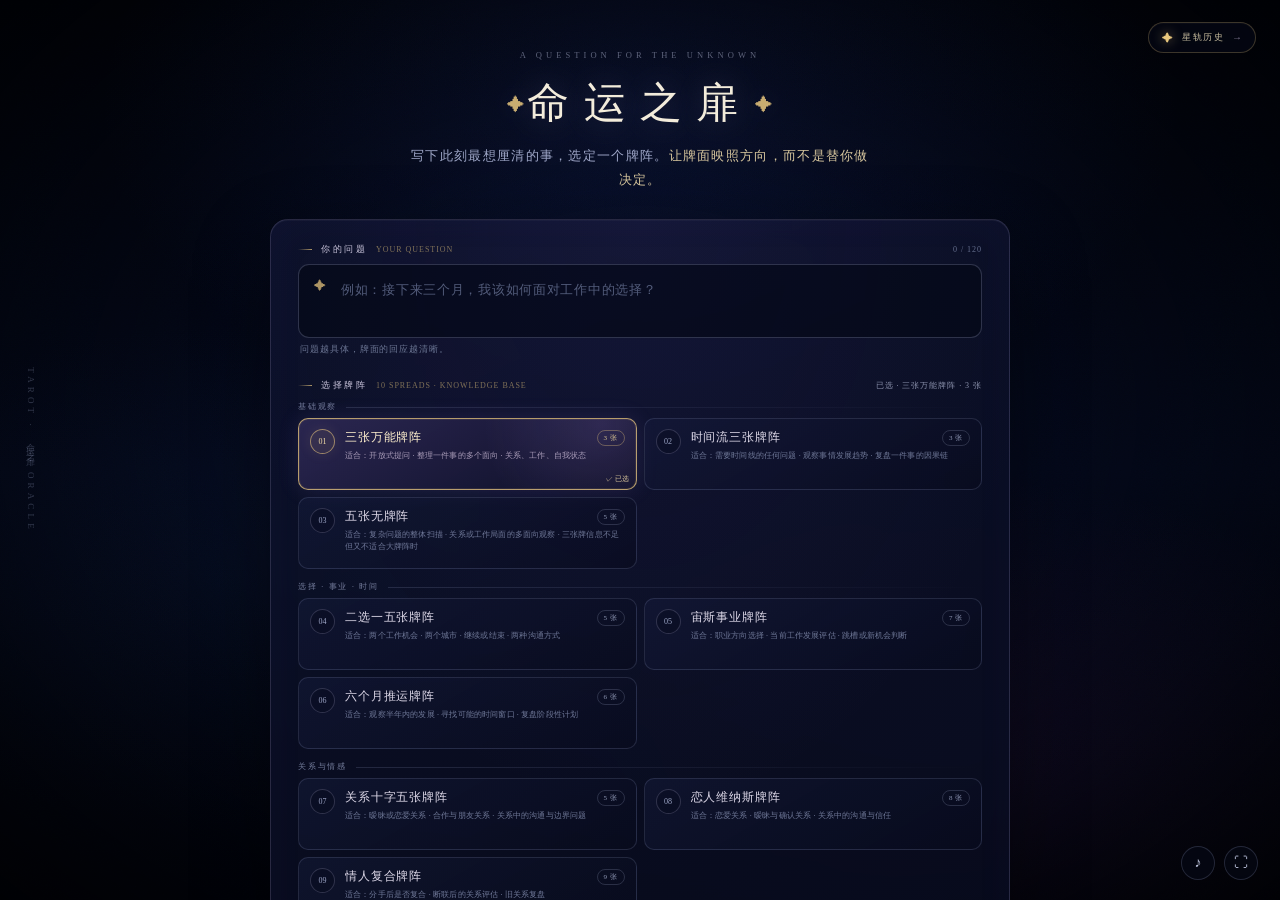
==== commit bc231d10: "Add static spread catalog and GitHub Pages deployment" ====
--- a/index.html
+++ b/index.html
@@ -2003,7 +2003,7 @@
 const spreadsReady = new Promise(resolve=>{ spreadsReadyResolve = resolve; });
 async function loadSpreadCatalog(){
   try{
-    const response = await fetch("/api/spreads",{cache:"no-store"});
+    const response = await fetch("spreads.json",{cache:"no-store"});
     const data = await response.json().catch(()=>({}));
     if(!response.ok || !data.ok || !Array.isArray(data.spreads) || !data.spreads.length){
       throw new Error(data.error || ("牌阵接口异常（HTTP "+response.status+"）"));
